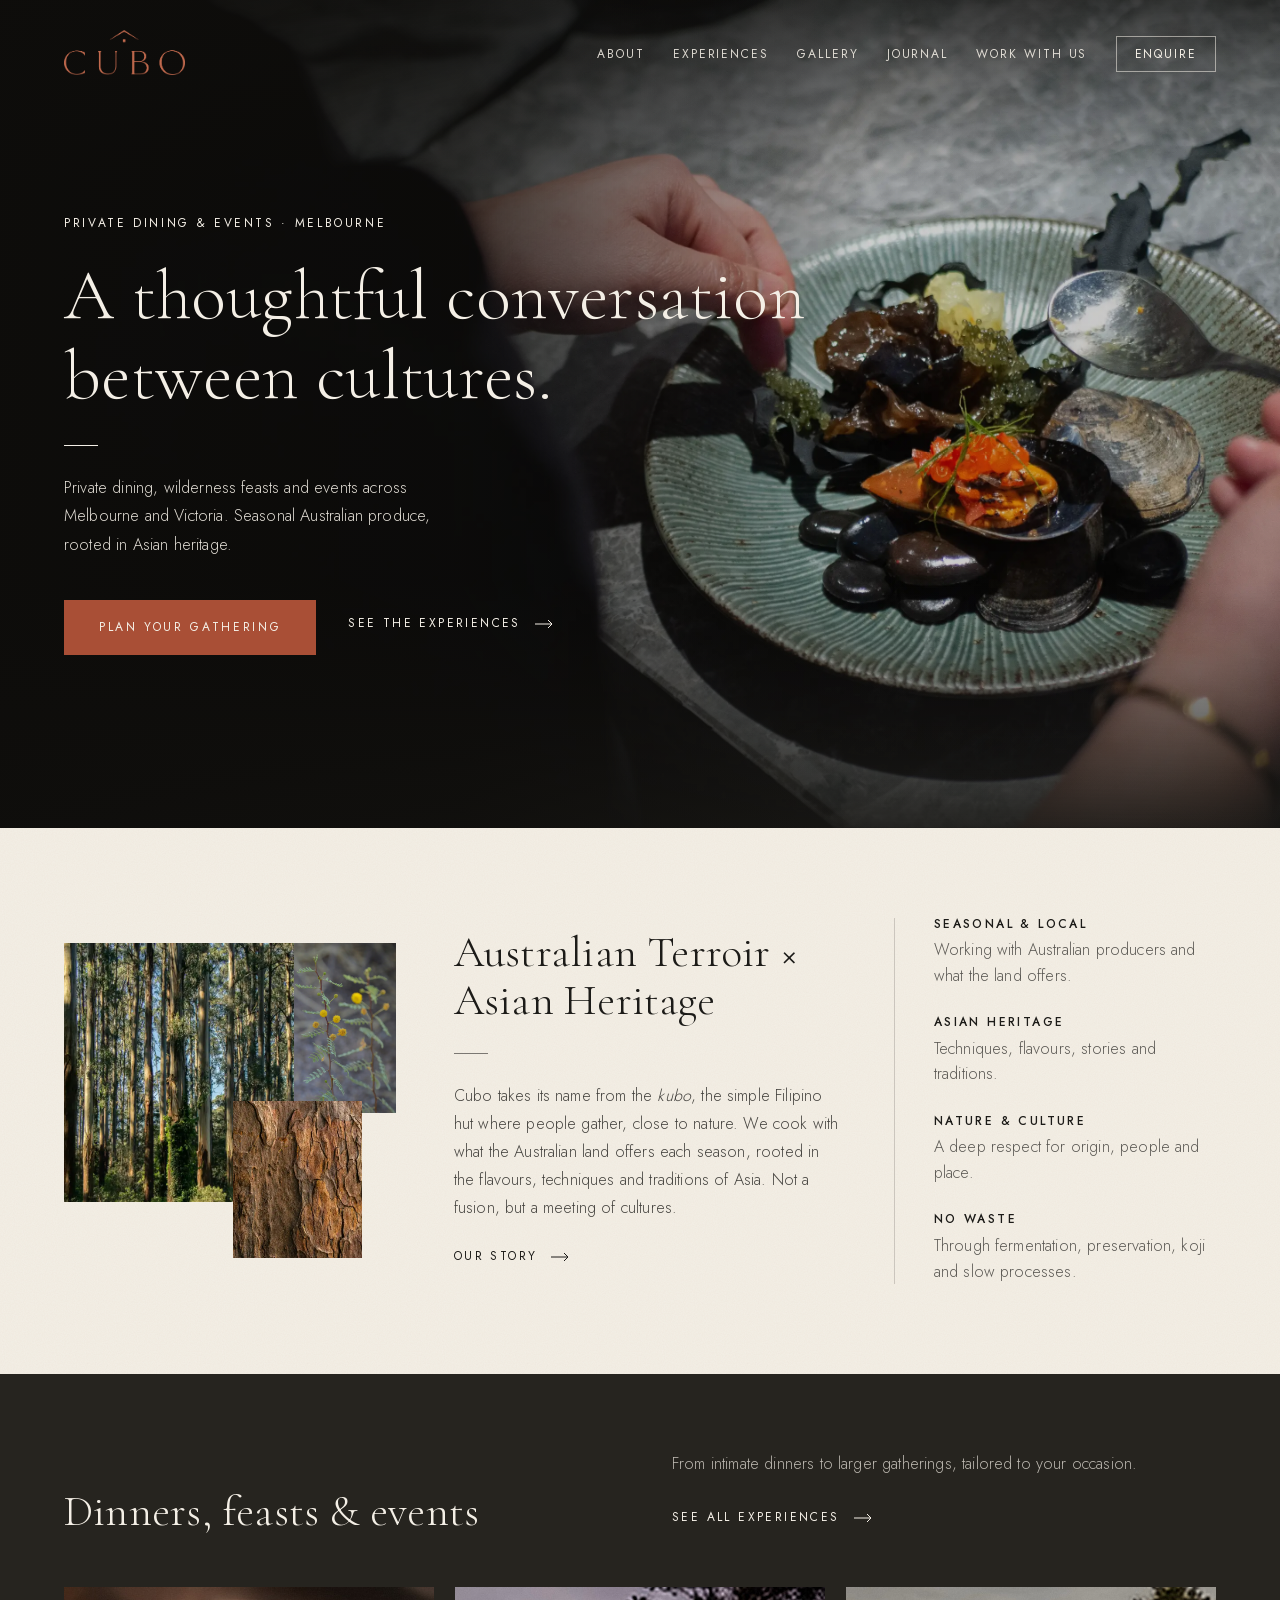
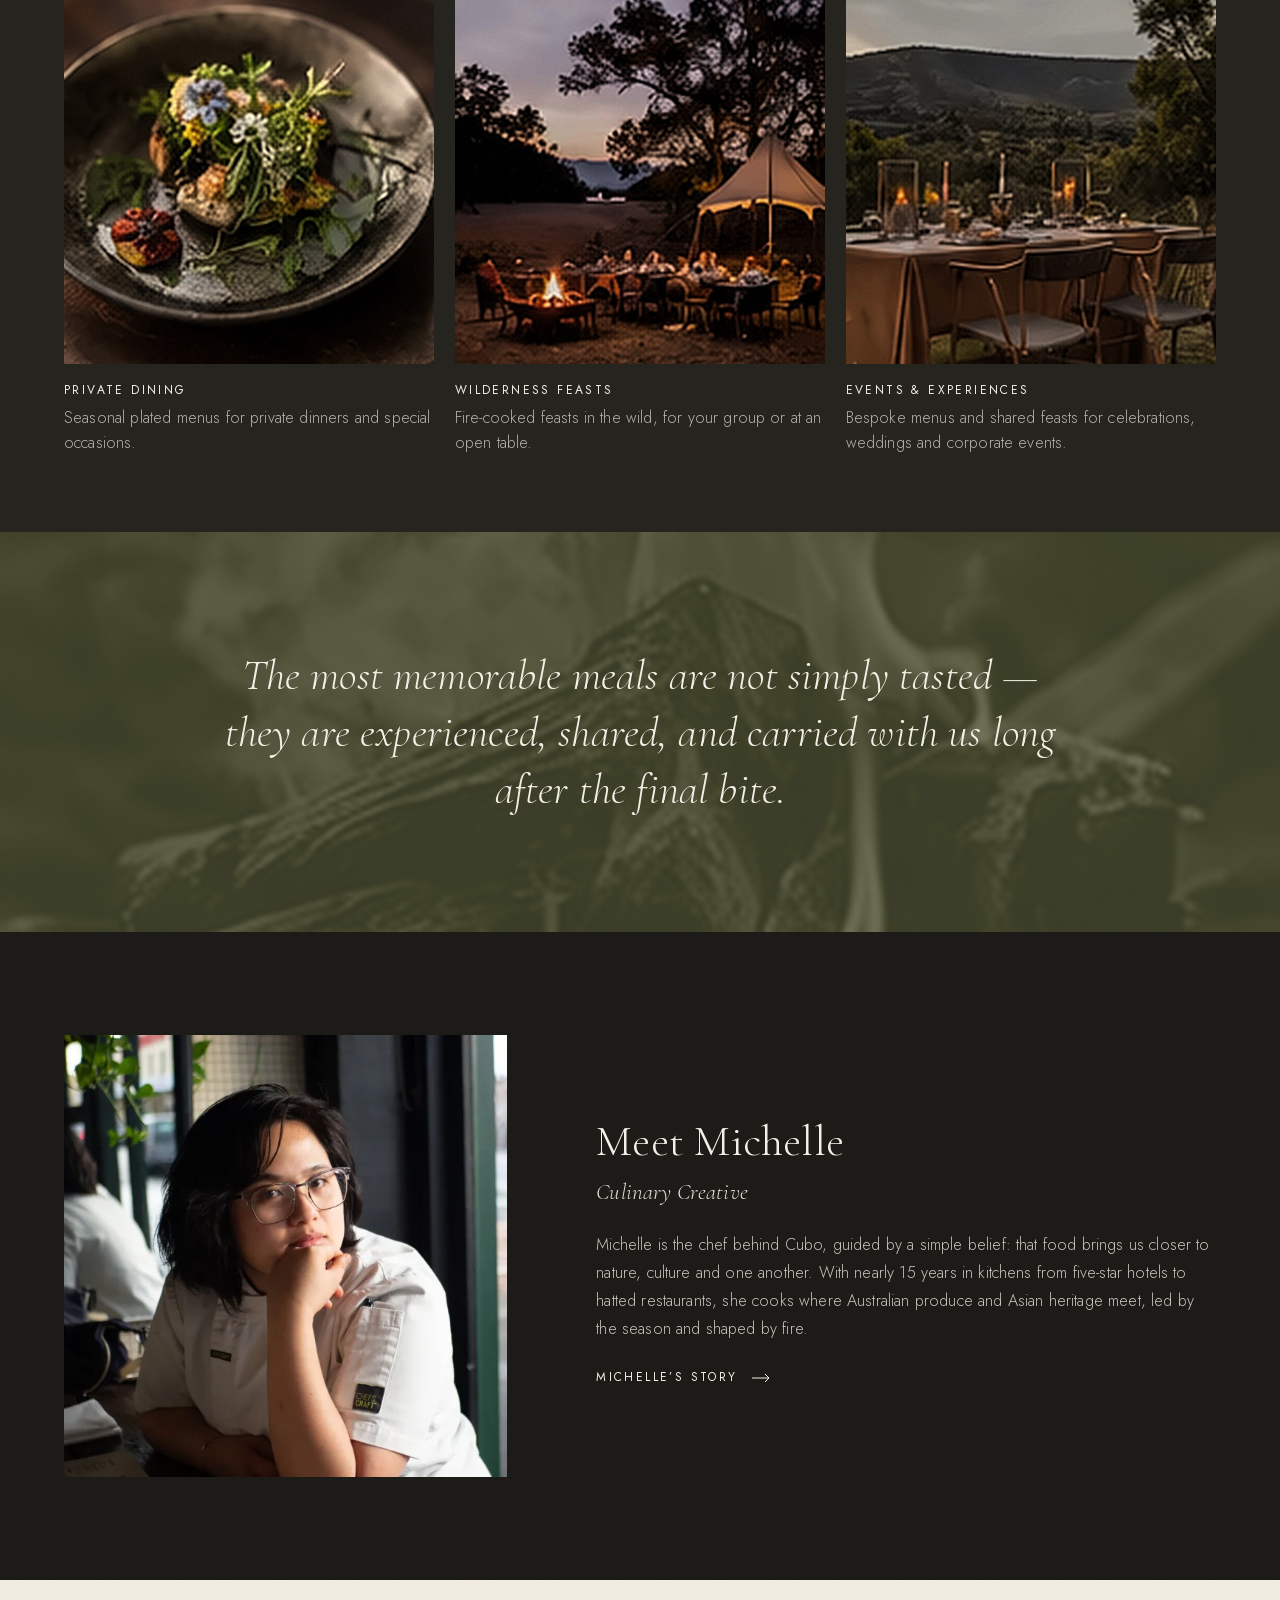
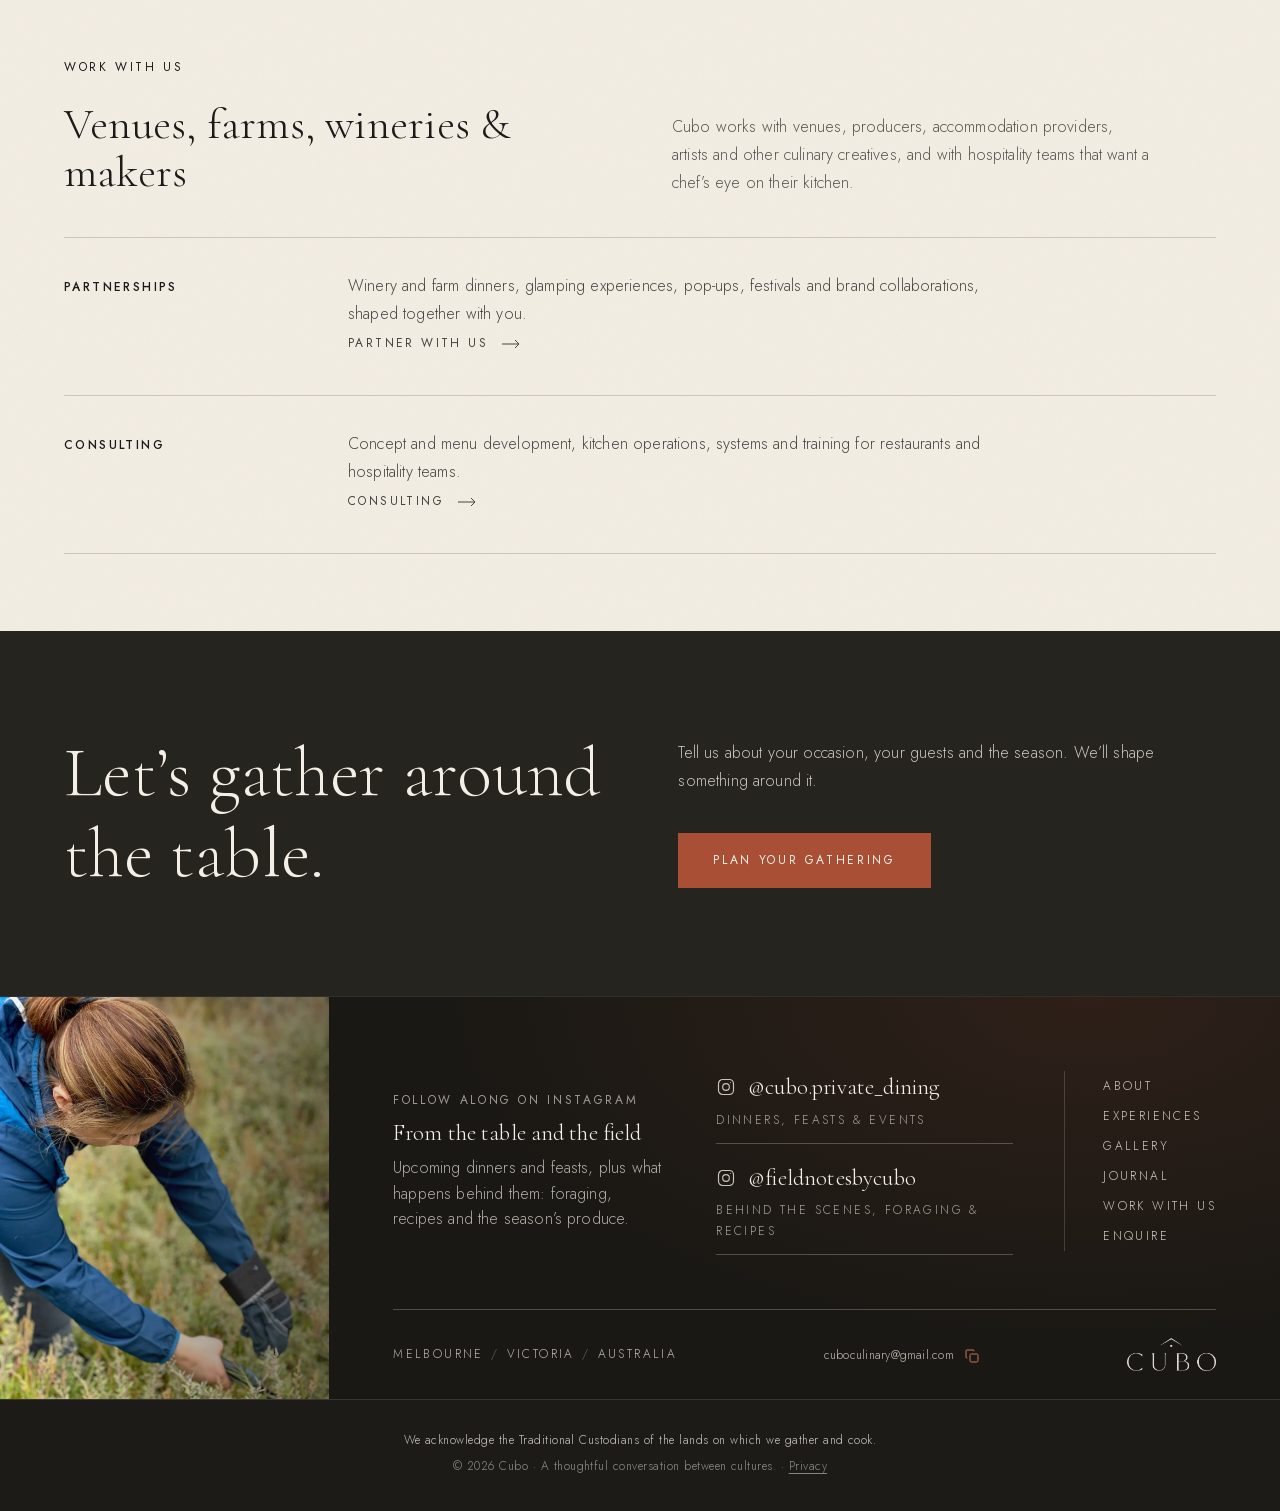
==== index.html @ a16ba4d5 "Publish the Journal with Michelle's first post Co-Authored-By: Claude Opus 5.5 <noreply@anthropic.co" ====
<!doctype html>
<html lang="en-AU" class="no-js">
<head>
<meta charset="utf-8">
<meta name="viewport" content="width=device-width, initial-scale=1">
<title>Cubo — A thoughtful conversation between cultures</title>
<meta name="description" content="Private dining, wilderness feasts and events across Melbourne and Victoria. Seasonal Australian produce, rooted in Asian heritage.">
<link rel="canonical" href="https://cuboculinary.com.au/">
<meta property="og:type" content="website">
<meta property="og:site_name" content="Cubo">
<meta property="og:locale" content="en_AU">
<meta property="og:url" content="https://cuboculinary.com.au/">
<meta property="og:title" content="Cubo — A thoughtful conversation between cultures">
<meta property="og:description" content="Private dining, wilderness feasts and events across Melbourne and Victoria. Seasonal Australian produce, rooted in Asian heritage.">
<meta property="og:image" content="https://cuboculinary.com.au/images/share-1200x630.jpg">
<meta property="og:image:width" content="1200">
<meta property="og:image:height" content="630">
<meta property="og:image:alt" content="Hands finishing a plated seafood dish on a green ceramic plate">
<meta name="twitter:card" content="summary_large_image">
<meta name="theme-color" content="#1C1B18">
<link rel="icon" href="images/favicon.svg" type="image/svg+xml">
<link rel="preload" href="fonts/cormorant-garamond-latin.woff2" as="font" type="font/woff2" crossorigin>
<link rel="preload" href="fonts/jost-latin.woff2" as="font" type="font/woff2" crossorigin>
<link rel="stylesheet" href="css/style.css?v=10">
<link rel="preload" as="image" href="images/hero-plating.webp" fetchpriority="high">
<script type="application/ld+json">
{
  "@context": "https://schema.org",
  "@type": "LocalBusiness",
  "name": "Cubo",
  "url": "https://cuboculinary.com.au/",
  "description": "Private dining, wilderness feasts and events across Melbourne and Victoria. Seasonal Australian produce, rooted in Asian heritage.",
  "email": "cuboculinary@gmail.com",
  "image": "https://cuboculinary.com.au/images/share-1200x630.jpg",
  "logo": "https://cuboculinary.com.au/images/logo-sienna.png",
  "address": { "@type": "PostalAddress", "addressLocality": "Melbourne", "addressRegion": "VIC", "addressCountry": "AU" },
  "areaServed": [
    { "@type": "City", "name": "Melbourne" },
    { "@type": "State", "name": "Victoria" }
  ],
  "founder": { "@type": "Person", "name": "Michelle Agustin", "jobTitle": "Chef and founder" },
  "sameAs": [
    "https://www.instagram.com/cubo.private_dining/",
    "https://www.instagram.com/fieldnotesbycubo/"
  ]
}
</script>
<script defer src="https://cloud.umami.is/script.js" data-website-id="8970d449-7867-4e9a-8093-36ad67cedc68" data-domains="cuboculinary.com.au,cubo-culinary.github.io"></script>
</head>
<body>
<a class="skip" href="#main">Skip to content</a>
<header class="site-header">
  <a class="logo" href="./" aria-label="Cubo — home">CUBO</a>
  <nav class="nav" aria-label="Main"><ul><li><a href="about">About</a></li><li><a href="experiences">Experiences</a></li><li><a href="gallery">Gallery</a></li><li><a href="journal">Journal</a></li><li><a href="collaborate">Work with us</a></li><li><a class="nav-cta" href="enquire">Enquire</a></li></ul></nav>
  <button class="menu-toggle" aria-label="Menu" aria-expanded="false"><span></span><span></span></button>
</header>
<main id="main" tabindex="-1">

<section class="hero">
  <div class="hero-img" style="background-image:url('images/hero-plating.webp')" role="img" aria-label="Hands finishing a plated seafood dish on a green ceramic plate"></div>
  <div class="wrap"><div class="hero-copy">
    <span class="eyebrow rv">Private Dining &amp; Events · Melbourne</span>
    <h1>A thoughtful conversation between cultures.</h1>
    <hr class="rule rv d1">
    <p class="sub rv d2">Private dining, wilderness feasts and events across Melbourne and Victoria. Seasonal Australian produce, rooted in Asian heritage.</p>
    <div class="hero-actions rv d3"><a class="btn" href="enquire">Plan your gathering</a><a class="link-arrow" href="experiences">See the experiences <svg viewBox="0 0 18 10" fill="none" stroke="currentColor" stroke-width="1"><path d="M0 5h17M13 1l4 4-4 4"/></svg></a></div>
  </div></div>
</section>

<section class="philosophy light paper">
  <div class="wrap phil-grid">
    <div class="collage rv" aria-hidden="true">
      <img class="a" src="images/bush-1000.webp" alt="" loading="lazy">
      <img class="b" src="images/wattle-800.webp" alt="" loading="lazy">
      <img class="c" src="images/bark-800.webp" alt="" loading="lazy">
    </div>
    <div class="phil-text rv d1">
      <h2>Australian Terroir × Asian Heritage</h2>
      <hr class="rule">
      <p>Cubo takes its name from the <em>kubo</em>, the simple Filipino hut where people gather, close to nature. We cook with what the Australian land offers each season, rooted in the flavours, techniques and traditions of Asia. Not a fusion, but a meeting of cultures.</p>
      <a class="link-arrow" href="about">Our story <svg viewBox="0 0 18 10" fill="none" stroke="currentColor" stroke-width="1"><path d="M0 5h17M13 1l4 4-4 4"/></svg></a>
    </div>
    <div class="pillars">
      <div class="pillar rv"><div><h3>Seasonal &amp; Local</h3><p>Working with Australian producers and what the land offers.</p></div></div>
      <div class="pillar rv"><div><h3>Asian Heritage</h3><p>Techniques, flavours, stories and traditions.</p></div></div>
      <div class="pillar rv"><div><h3>Nature &amp; Culture</h3><p>A deep respect for origin, people and place.</p></div></div>
      <div class="pillar rv"><div><h3>No Waste</h3><p>Through fermentation, preservation, koji and slow processes.</p></div></div>
    </div>
  </div>
</section>

<section class="sec sec-m dark-soft">
  <div class="wrap exp-grid">
    <div class="exp-head rv">
      <div><h2 class="h-lg">Dinners, feasts &amp; events</h2></div>
      <div><p class="muted measure">From intimate dinners to larger gatherings, tailored to your occasion.</p><p class="mt-s"><a class="link-arrow" href="experiences">See all experiences <svg viewBox="0 0 18 10" fill="none" stroke="currentColor" stroke-width="1"><path d="M0 5h17M13 1l4 4-4 4"/></svg></a></p></div>
    </div>
    <div class="exp-cards">
      <a class="card rv" href="experiences#private-dining"><div class="ph"><img src="images/plate.jpg" alt="Foraged herbs and flowers on a dark plate" loading="lazy"></div><h3>Private Dining</h3><p>Seasonal plated menus for private dinners and special occasions.</p></a>
      <a class="card rv d1" href="experiences#wilderness"><div class="ph"><img src="images/camp.jpg" alt="Guests around a fire pit beside a canvas tent" loading="lazy"></div><h3>Wilderness Feasts</h3><p>Fire-cooked feasts in the wild, for your group or at an open table.</p></a>
      <a class="card rv d2" href="experiences#events"><div class="ph"><img src="images/table.jpg" alt="Candlelit long table at dusk" loading="lazy"></div><h3>Events &amp; Experiences</h3><p>Bespoke menus and shared feasts for celebrations, weddings and corporate events.</p></a>
    </div>
  </div>
</section>

<section class="quote-band" style="--bg:url('../images/fire.jpg')">
  <div class="wrap rv"><blockquote>The most memorable meals are not simply tasted — they are experienced, shared, and carried with us long after the final bite.</blockquote></div>
</section>

<section class="sec">
  <div class="wrap">
    <div class="row plain">
      <div class="row-img rv sq"><img src="images/michelle-portrait-1200.webp" srcset="images/michelle-portrait-600.webp 600w, images/michelle-portrait-1200.webp 1200w" sizes="(max-width: 860px) 100vw, 480px" width="1200" height="1200" alt="Michelle Agustin, the chef behind Cubo, in chef’s whites at a café table" loading="lazy"></div>
      <div class="rv d1">
        <h2>Meet Michelle</h2>
        <p class="tagline">Culinary Creative</p>
        <p>Michelle is the chef behind Cubo, guided by a simple belief: that food brings us closer to nature, culture and one another. With nearly 15 years in kitchens from five-star hotels to hatted restaurants, she cooks where Australian produce and Asian heritage meet, led by the season and shaped by fire.</p>
        <a class="link-arrow" href="about#michelle">Michelle’s story <svg viewBox="0 0 18 10" fill="none" stroke="currentColor" stroke-width="1"><path d="M0 5h17M13 1l4 4-4 4"/></svg></a>
      </div>
    </div>
  </div>
</section>

<section class="sec sec-m light paper">
  <div class="wrap">
    <div class="exp-head rv">
      <div><span class="eyebrow accent">Work with us</span><h2 class="h-lg">Venues, farms, wineries &amp; makers</h2></div>
      <div><p class="muted measure">Cubo works with venues, producers, accommodation providers, artists and other culinary creatives, and with hospitality teams that want a chef’s eye on their kitchen.</p></div>
    </div>
    <div class="pillar-list mt-m">
      <div class="pl rv"><h3>Partnerships</h3><div><p>Winery and farm dinners, glamping experiences, pop-ups, festivals and brand collaborations, shaped together with you.</p><p class="mt-s"><a class="link-arrow" href="collaborate">Partner with us <svg viewBox="0 0 18 10" fill="none" stroke="currentColor" stroke-width="1"><path d="M0 5h17M13 1l4 4-4 4"/></svg></a></p></div></div>
      <div class="pl rv d1"><h3>Consulting</h3><div><p>Concept and menu development, kitchen operations, systems and training for restaurants and hospitality teams.</p><p class="mt-s"><a class="link-arrow" href="collaborate#consulting">Consulting <svg viewBox="0 0 18 10" fill="none" stroke="currentColor" stroke-width="1"><path d="M0 5h17M13 1l4 4-4 4"/></svg></a></p></div></div>
    </div>
  </div>
</section>
<section class="cta dark-soft"><div class="wrap rv"><h2 class="h-lg">Let’s gather around the table.</h2><p>Tell us about your occasion, your guests and the season. We’ll shape something around it.</p><a class="btn" href="enquire">Plan your gathering</a></div></section></main>
<footer class="site-footer">
  <div class="foot-grid">
    <div class="foot-img" style="--bg:url('../images/forage-1200.webp')" role="img" aria-label="Foraging wild greens by hand in low coastal scrub"></div>
    <div class="foot-main">
      <div class="foot-top">
        <div><span class="eyebrow foot-kicker">Follow along on Instagram</span><h2>From the table and the field</h2><p>Upcoming dinners and feasts, plus what happens behind them: foraging, recipes and the season’s produce.</p></div>
        <ul class="ig-links"><li><a href="https://www.instagram.com/cubo.private_dining/" target="_blank" rel="noopener"><span><svg class="ig-icon" role="img" aria-label="Instagram" width="20" height="20" viewBox="0 0 24 24" fill="none" stroke="currentColor" stroke-width="1.4"><rect x="3" y="3" width="18" height="18" rx="5"/><circle cx="12" cy="12" r="4"/><circle cx="17.5" cy="6.5" r=".6" fill="currentColor" stroke="none"/></svg>@cubo.private_dining</span><small>Dinners, feasts &amp; events</small></a></li><li><a href="https://www.instagram.com/fieldnotesbycubo/" target="_blank" rel="noopener"><span><svg class="ig-icon" role="img" aria-label="Instagram" width="20" height="20" viewBox="0 0 24 24" fill="none" stroke="currentColor" stroke-width="1.4"><rect x="3" y="3" width="18" height="18" rx="5"/><circle cx="12" cy="12" r="4"/><circle cx="17.5" cy="6.5" r=".6" fill="currentColor" stroke="none"/></svg>@fieldnotesbycubo</span><small>Behind the scenes, foraging &amp; recipes</small></a></li></ul>
        <div class="foot-links"><ul><li><a href="about">About</a></li><li><a href="experiences">Experiences</a></li><li><a href="gallery">Gallery</a></li><li><a href="journal">Journal</a></li><li><a href="collaborate">Work with us</a></li><li><a href="enquire">Enquire</a></li></ul></div>
      </div>
      <div class="foot-bottom">
        <div class="loc">Melbourne<i>/</i>Victoria<i>/</i>Australia</div>
        <span><a class="foot-email" href="mailto:cuboculinary@gmail.com">cuboculinary@gmail.com</a><button class="copy-btn" type="button" data-copy="cuboculinary@gmail.com" aria-label="Copy email address" title="Copy email address"><svg width="16" height="16" viewBox="0 0 24 24" fill="none" stroke="currentColor" stroke-width="1.5" aria-hidden="true"><rect x="9" y="9" width="12" height="12" rx="2"/><path d="M5 15H4a1 1 0 0 1-1-1V4a1 1 0 0 1 1-1h10a1 1 0 0 1 1 1v1"/></svg></button></span>
        <div class="logo" aria-hidden="true">CUBO</div>
      </div>
    </div>
  </div>
  <div class="wrap copy"><p class="ack">We acknowledge the Traditional Custodians of the lands on which we gather and cook.</p>© 2026 Cubo · A thoughtful conversation between cultures. · <a href="privacy">Privacy</a></div>
</footer>
<script src="js/main.js?v=4"></script>
</body>
</html>
---- css/style.css ----
/* ==========================================================
   CUBO — Fluid dining. Shaped by fire, season and place.
   Palette from the brand guide:
   Ivory #F4EFE6 · Charcoal #1C1B18 · Burnt Sienna #A94F36
   Powder Blue #8FA5A8 · Olive #6B6F4A
   ========================================================== */

/* Fonts, self-hosted (SIL Open Font License, see fonts/*-OFL.txt). Variable files: one per style and character set. */
@font-face { font-family: 'Cormorant Garamond'; font-style: italic; font-weight: 300 400; font-display: swap; src: url(../fonts/cormorant-garamond-italic-latin-ext.woff2) format('woff2'); unicode-range: U+0100-02BA, U+02BD-02C5, U+02C7-02CC, U+02CE-02D7, U+02DD-02FF, U+0304, U+0308, U+0329, U+1D00-1DBF, U+1E00-1E9F, U+1EF2-1EFF, U+2020, U+20A0-20AB, U+20AD-20C4, U+2113, U+2C60-2C7F, U+A720-A7FF; }
@font-face { font-family: 'Cormorant Garamond'; font-style: italic; font-weight: 300 400; font-display: swap; src: url(../fonts/cormorant-garamond-italic-latin.woff2) format('woff2'); unicode-range: U+0000-00FF, U+0131, U+0152-0153, U+02BB-02BC, U+02C6, U+02DA, U+02DC, U+0304, U+0308, U+0329, U+2000-206F, U+20AC, U+2122, U+2191, U+2193, U+2212, U+2215, U+FEFF, U+FFFD; }
@font-face { font-family: 'Cormorant Garamond'; font-style: normal; font-weight: 300 400; font-display: swap; src: url(../fonts/cormorant-garamond-latin-ext.woff2) format('woff2'); unicode-range: U+0100-02BA, U+02BD-02C5, U+02C7-02CC, U+02CE-02D7, U+02DD-02FF, U+0304, U+0308, U+0329, U+1D00-1DBF, U+1E00-1E9F, U+1EF2-1EFF, U+2020, U+20A0-20AB, U+20AD-20C4, U+2113, U+2C60-2C7F, U+A720-A7FF; }
@font-face { font-family: 'Cormorant Garamond'; font-style: normal; font-weight: 300 400; font-display: swap; src: url(../fonts/cormorant-garamond-latin.woff2) format('woff2'); unicode-range: U+0000-00FF, U+0131, U+0152-0153, U+02BB-02BC, U+02C6, U+02DA, U+02DC, U+0304, U+0308, U+0329, U+2000-206F, U+20AC, U+2122, U+2191, U+2193, U+2212, U+2215, U+FEFF, U+FFFD; }
@font-face { font-family: 'Jost'; font-style: normal; font-weight: 300 500; font-display: swap; src: url(../fonts/jost-latin-ext.woff2) format('woff2'); unicode-range: U+0100-02BA, U+02BD-02C5, U+02C7-02CC, U+02CE-02D7, U+02DD-02FF, U+0304, U+0308, U+0329, U+1D00-1DBF, U+1E00-1E9F, U+1EF2-1EFF, U+2020, U+20A0-20AB, U+20AD-20C4, U+2113, U+2C60-2C7F, U+A720-A7FF; }
@font-face { font-family: 'Jost'; font-style: normal; font-weight: 300 500; font-display: swap; src: url(../fonts/jost-latin.woff2) format('woff2'); unicode-range: U+0000-00FF, U+0131, U+0152-0153, U+02BB-02BC, U+02C6, U+02DA, U+02DC, U+0304, U+0308, U+0329, U+2000-206F, U+20AC, U+2122, U+2191, U+2193, U+2212, U+2215, U+FEFF, U+FFFD; }


:root {
  --ivory: #F4EFE6;
  --charcoal: #1C1B18;
  --charcoal-soft: #26241F;
  --sienna: #A94F36;
  --sienna-light: #CA7759;
  --blue: #8FA5A8;
  --olive: #6B6F4A;
  --olive-deep: #4A4D33;

  --serif: "Cormorant Garamond", "Cormorant", Georgia, serif;
  --sans: "Jost", "Helvetica Neue", Arial, sans-serif;

  /* Type scale: five sizes. --fs-sm is also the minimum text size. */
  --fs-xl: clamp(40px, 5.6vw, 76px);   /* page and hero titles */
  --fs-lg: clamp(30px, 3.4vw, 46px);   /* section headings, quote */
  --fs-md: clamp(20px, 1.8vw, 25px);   /* lede, taglines, sub-headings */
  --fs-body: 16px;                     /* running text, inputs */
  --fs-sm: 12px;                       /* labels, nav, buttons, captions */

  --gutter: clamp(20px, 5vw, 72px);
  --max: 1240px;
  --ease: cubic-bezier(.22,.61,.36,1);
}

*, *::before, *::after { box-sizing: border-box; }
html { scroll-behavior: smooth; -webkit-text-size-adjust: 100%; }
body {
  margin: 0;
  background: var(--charcoal);
  color: var(--ivory);
  font-family: var(--sans);
  font-weight: 300;
  font-size: var(--fs-body);
  line-height: 1.75;
  letter-spacing: .01em;
  -webkit-font-smoothing: antialiased;
  text-rendering: optimizeLegibility;
}
img { max-width: 100%; display: block; }
a { color: inherit; text-decoration: none; }
p a:not([class]) { text-decoration: underline; text-underline-offset: 3px; }
ul { list-style: none; margin: 0; padding: 0; }
h1, h2, h3, h4 { font-family: var(--serif); font-weight: 300; line-height: 1.12; margin: 0; letter-spacing: .005em; }
p { margin: 0 0 1.2em; }
::selection { background: var(--sienna); color: var(--ivory); }
:focus-visible { outline: 2px solid var(--sienna-light); outline-offset: 4px; }
.light :focus-visible { outline-color: var(--sienna); }
main:focus { outline: none; }

.wrap { width: 100%; max-width: calc(var(--max) + var(--gutter) * 2); margin: 0 auto; padding: 0 var(--gutter); }
.skip { position: absolute; left: -999px; top: 0; background: var(--ivory); color: var(--charcoal); padding: 10px 16px; z-index: 200; }
.skip:focus { left: 12px; top: 12px; }

/* ---------- Typographic atoms ---------- */
.eyebrow {
  font-family: var(--sans);
  font-size: var(--fs-sm);
  font-weight: 400;
  letter-spacing: .22em;
  text-transform: uppercase;
  margin: 0 0 22px;
  display: block;
}
.eyebrow.accent { color: var(--sienna-light); }
.h-xl { font-size: var(--fs-xl); }
.h-lg { font-size: var(--fs-lg); }
.rule { width: 34px; height: 1px; background: currentColor; opacity: .55; margin: 28px 0; border: 0; }
.rule.sienna { background: var(--sienna); opacity: 1; }
.lede { font-family: var(--serif); font-size: var(--fs-md); line-height: 1.5; font-style: italic; opacity: .92; }
.muted { opacity: .72; }
.note { font-size: var(--fs-sm); opacity: .6; letter-spacing: .02em; }

.link-arrow {
  display: inline-flex; align-items: center; gap: 14px;
  font-size: var(--fs-sm); letter-spacing: .2em; text-transform: uppercase; font-weight: 400;
  padding-bottom: 6px; border-bottom: 1px solid transparent;
  transition: gap .4s var(--ease), border-color .4s var(--ease);
}
.link-arrow svg { width: 18px; height: 10px; transition: transform .4s var(--ease); }
.link-arrow:hover { gap: 20px; border-color: currentColor; }
.link-arrow + .link-arrow { margin-left: 28px; }
.link-row { display: flex; flex-wrap: wrap; gap: 12px 28px; }
.link-row .link-arrow + .link-arrow { margin-left: 0; }

.btn {
  display: inline-block; padding: 16px 34px; font-size: var(--fs-sm); letter-spacing: .22em; text-transform: uppercase;
  font-weight: 400; background: var(--sienna); color: var(--ivory); border: 1px solid var(--sienna);
  transition: background .4s var(--ease), color .4s var(--ease), border-color .4s var(--ease);
  cursor: pointer; font-family: var(--sans);
}
.btn:hover { background: transparent; color: var(--ivory); border-color: var(--ivory); }
.light .btn:hover { color: var(--charcoal); border-color: var(--charcoal); }

/* ---------- Header ---------- */
.site-header {
  position: fixed; inset: 0 0 auto 0; z-index: 100;
  padding: 30px var(--gutter);
  /* line the logo and nav up with .wrap content edges on wide screens */
  padding-inline: max(var(--gutter), calc((100% - var(--max)) / 2));
  display: grid; grid-template-columns: 1fr auto; align-items: center; gap: 24px;
  transition: background .5s var(--ease), padding .5s var(--ease), backdrop-filter .5s var(--ease);
}
.site-header.scrolled { background: rgba(28,27,24,.92); backdrop-filter: blur(10px); -webkit-backdrop-filter: blur(10px); padding-top: 18px; padding-bottom: 18px; }
.logo { display: block; width: clamp(104px, 9.5vw, 138px); aspect-ratio: 1241 / 460; background: url(../images/logo-sienna.png) center / contain no-repeat; font-size: 0; justify-self: start; overflow: hidden; text-indent: -9999px; }
.nav ul { display: flex; gap: clamp(18px, 2.2vw, 38px); white-space: nowrap; }
.nav a {
  font-size: var(--fs-sm); letter-spacing: .16em; text-transform: uppercase; font-weight: 400;
  padding: 8px 0; position: relative; opacity: .88; transition: opacity .3s;
}
.nav a:hover, .nav a[aria-current="page"] { opacity: 1; }
.nav a::after { content: ""; position: absolute; left: 0; right: 0; bottom: 0; height: 1px; background: var(--ivory); transform: scaleX(0); transform-origin: left; transition: transform .45s var(--ease); }
.nav a:hover::after, .nav a[aria-current="page"]::after { transform: scaleX(1); }
.nav a.nav-cta { padding: 8px 18px; border: 1px solid rgba(244,239,230,.55); opacity: 1; transition: background .3s, border-color .3s; }
.nav a.nav-cta::after { display: none; }
.nav a.nav-cta:hover, .nav a.nav-cta[aria-current="page"] { background: var(--sienna); border-color: var(--sienna); }
.menu-toggle { display: none; justify-self: end; background: none; border: 0; color: var(--ivory); cursor: pointer; padding: 8px; }
.menu-toggle span { display: block; width: 26px; height: 1px; background: currentColor; margin: 7px 0; transition: transform .4s var(--ease), opacity .3s; }
.menu-open .menu-toggle span:nth-child(1) { transform: translateY(4px) rotate(45deg); }
.menu-open .menu-toggle span:nth-child(2) { transform: translateY(-4px) rotate(-45deg); }

@media (max-width: 980px) {
  .menu-toggle { display: block; }
  .nav {
    position: fixed; inset: 0; background: var(--charcoal); display: flex; align-items: center; justify-content: center;
    opacity: 0; visibility: hidden; pointer-events: none; transition: opacity .5s var(--ease), visibility 0s .5s; z-index: -1;
  }
  /* visibility keeps the closed menu's links out of the keyboard order */
  .menu-open .nav { opacity: 1; visibility: visible; pointer-events: auto; transition: opacity .5s var(--ease); }
  .nav ul { flex-direction: column; align-items: center; gap: 8px; }
  .nav a { font-family: var(--serif); font-size: var(--fs-lg); letter-spacing: .04em; text-transform: none; font-weight: 300; }
  /* In the menu overlay, Enquire matches the site's .btn instead of a boxed serif link */
  .nav a.nav-cta { display: inline-block; margin-top: 28px; padding: 16px 34px; font-family: var(--sans); font-size: var(--fs-sm); letter-spacing: .22em; text-transform: uppercase; font-weight: 400; background: var(--sienna); border-color: var(--sienna); }
  .menu-open { overflow: hidden; }
  /* backdrop-filter would make the header the containing block and clip the fixed full-screen menu */
  .site-header.scrolled { backdrop-filter: none; -webkit-backdrop-filter: none; }
}

/* ---------- Hero ---------- */
.hero { position: relative; min-height: min(92vh, 860px); display: flex; align-items: center; background: #0f0e0c; overflow: hidden; }
.hero-img {
  position: absolute; inset: 0; background-size: cover; background-position: 75% 30%;
  transform: scale(1.06); animation: heroIn 2.4s var(--ease) forwards;
}
.hero::after {
  content: ""; position: absolute; inset: 0;
  background:
    linear-gradient(90deg, rgba(14,13,11,.94) 0%, rgba(14,13,11,.8) 36%, rgba(14,13,11,.2) 68%, rgba(14,13,11,.25) 100%),
    linear-gradient(180deg, rgba(14,13,11,.7) 0%, rgba(14,13,11,0) 22%, rgba(14,13,11,0) 70%, rgba(28,27,24,.9) 100%);
}
.hero .wrap { position: relative; z-index: 2; padding-top: 120px; padding-bottom: 80px; }
.hero-copy { max-width: 820px; }
.hero h1 { font-size: var(--fs-xl); margin-bottom: 0; }
.hero p.sub { line-height: 1.8; max-width: 400px; opacity: .92; margin-bottom: 40px; }
.hero-actions { display: flex; flex-wrap: wrap; align-items: center; gap: 18px 32px; }
@keyframes heroIn { to { transform: scale(1); } }
@media (max-width: 700px) {
  .hero::after { background: linear-gradient(180deg, rgba(14,13,11,.8) 0%, rgba(14,13,11,.7) 55%, rgba(28,27,24,.95) 100%); }
}

.page-hero { position: relative; padding: 210px 0 110px; background: var(--charcoal); overflow: hidden; }
.page-hero.with-img::before { content: ""; position: absolute; inset: 0; background: var(--bg) center/cover; opacity: .38; }
.page-hero.with-img::after { content: ""; position: absolute; inset: 0; background: linear-gradient(180deg, rgba(28,27,24,.55), var(--charcoal)); }
.page-hero.vivid { padding: 170px 0 56px; }
.page-hero.vivid::before { opacity: .6; }
.page-hero .wrap { position: relative; z-index: 2; }
.page-hero h1 { max-width: 900px; text-wrap: balance; }
.page-hero p.lede { max-width: 620px; margin-top: 26px; }
.jump { display: flex; flex-wrap: wrap; gap: 0 28px; margin-top: 32px; }
.jump a { padding-block: 8px; font-size: var(--fs-sm); letter-spacing: .2em; text-transform: uppercase; opacity: .75; transition: opacity .3s; }
.jump a:hover { opacity: 1; }

/* ---------- Sections ---------- */
section { position: relative; }
.sec { padding: clamp(72px, 8vw, 112px) 0; }
.sec.sec-m { padding: clamp(56px, 6vw, 88px) 0; }
.light { background: var(--ivory); color: var(--charcoal); }
.paper {
  background-color: var(--ivory);
  background-image: url("data:image/svg+xml;utf8,<svg xmlns='http://www.w3.org/2000/svg' width='220' height='220'><filter id='n'><feTurbulence type='fractalNoise' baseFrequency='.9' numOctaves='2' stitchTiles='stitch'/><feColorMatrix values='0 0 0 0 .45  0 0 0 0 .38  0 0 0 0 .28  0 0 0 .09 0'/></filter><rect width='100%' height='100%' filter='url(%23n)'/></svg>");
}
.dark-soft { background: var(--charcoal-soft); }
.light .eyebrow { color: var(--charcoal); }

/* Philosophy (home) */
.philosophy { padding: clamp(60px, 7vw, 96px) 0; }
.phil-grid { display: grid; grid-template-columns: 1fr 1.15fr .95fr; gap: clamp(30px, 4vw, 70px); align-items: center; }
.collage { position: relative; aspect-ratio: 1 / .93; }
.collage .a { position: absolute; left: 0; top: 0; width: 70%; height: 82%; object-fit: cover; }
.collage .b { position: absolute; right: 2%; top: 0; width: 30%; height: 54%; object-fit: cover; z-index: 2; }
.collage .c { position: absolute; right: 12%; bottom: 0; width: 38%; height: 50%; object-fit: cover; z-index: 3; }
.phil-text h2 { font-size: var(--fs-lg); }
.phil-text p { opacity: .8; }
.pillars { border-left: 1px solid rgba(28,27,24,.18); padding-left: clamp(24px, 3vw, 46px); display: grid; gap: 28px; }
.pillar { display: block; }
.pillar h3 { font-family: var(--sans); font-size: var(--fs-sm); letter-spacing: .2em; text-transform: uppercase; font-weight: 500; margin-bottom: 6px; }
.pillar p { margin: 0; line-height: 1.6; opacity: .7; }
@media (max-width: 980px) {
  .phil-grid { grid-template-columns: 1fr; }
  .pillars { border-left: 0; padding-left: 0; border-top: 1px solid rgba(28,27,24,.18); padding-top: 32px; grid-template-columns: 1fr 1fr; }
}
@media (max-width: 560px) { .pillars { grid-template-columns: 1fr; } }

/* Experiences strip (home) */
.exp-grid { display: grid; gap: clamp(36px, 4vw, 56px); }
.exp-head { display: grid; grid-template-columns: 1fr 1fr; gap: 24px clamp(30px, 5vw, 80px); align-items: end; }
.exp-head :where(p) { margin: 0; }
@media (max-width: 860px) { .exp-head { grid-template-columns: 1fr; } }
.exp-cards { display: grid; grid-template-columns: repeat(3, 1fr); gap: clamp(14px, 1.6vw, 26px); }
.card { display: block; }
.card .ph { overflow: hidden; aspect-ratio: 1 / 1.02; background: #111; }
.card img { width: 100%; height: 100%; object-fit: cover; transition: transform 1.2s var(--ease), filter .6s; filter: saturate(.95); }
.card:hover img { transform: scale(1.05); filter: saturate(1.1); }
.card h3 { font-family: var(--sans); font-size: var(--fs-sm); letter-spacing: .2em; text-transform: uppercase; font-weight: 400; margin: 20px 0 8px; }
.card p { line-height: 1.55; opacity: .7; margin: 0; }
@media (max-width: 760px) { .exp-cards { grid-template-columns: 1fr; } }
@media (max-width: 520px) { .exp-cards { gap: 22px 12px; } }

/* Intro / quote */
.intro { display: grid; grid-template-columns: 1fr 1.2fr; gap: clamp(30px, 6vw, 100px); align-items: start; }
.intro p { opacity: .85; }
@media (max-width: 900px) { .intro { grid-template-columns: 1fr; } }
.quote-band { padding: clamp(80px, 9vw, 128px) 0; text-align: center; background: var(--olive-deep); isolation: isolate; overflow: hidden; }
.quote-band::before { content: ""; position: absolute; inset: 0; background: var(--bg) center/cover; opacity: .22; z-index: -1; mix-blend-mode: luminosity; }
.quote-band blockquote { margin: 0 auto; max-width: 860px; font-family: var(--serif); font-size: var(--fs-lg); line-height: 1.3; font-weight: 300; font-style: italic; }

/* Photo strip (about) */
.photo-strip { padding-bottom: clamp(40px, 5vw, 72px); }
.photo-strip .wrap { display: grid; grid-template-columns: repeat(3, 1fr); gap: clamp(10px, 1.6vw, 22px); }
.photo-strip img { width: 100%; aspect-ratio: 4 / 5; object-fit: cover; }
@media (max-width: 560px) { .photo-strip .wrap { grid-template-columns: 1fr 1fr; } .photo-strip img:last-child { display: none; } }

/* Split rows (experiences, about) */
.row { display: grid; grid-template-columns: 1fr 1fr; gap: clamp(36px, 7vw, 120px); align-items: center; padding-block: clamp(50px, 6vw, 90px); }
.row.plain { border: 0; padding-block: 0; grid-template-columns: 5fr 7fr; }
.row + .row { border-top: 1px solid rgba(244,239,230,.12); }
.row.flip .row-img { order: 2; }
.row-img { overflow: hidden; aspect-ratio: 4 / 4.6; position: relative; }
.row-img img { width: 100%; height: 100%; object-fit: cover; transition: transform 1.6s var(--ease); }
.row:hover .row-img img, .row-pair article:hover .row-img img { transform: scale(1.03); }
.row-img.sq { aspect-ratio: 1; }
.row h2, .row-pair h2 { font-size: var(--fs-lg); margin-bottom: 10px; }
.row .tagline, .row-pair .tagline { font-family: var(--serif); font-style: italic; font-size: var(--fs-md); line-height: 1.45; opacity: .92; margin-bottom: 22px; }
.row p, .row-pair p { opacity: .8; }
.row .note { font-size: var(--fs-body); }
/* long sections: photo stays in view while the option list scrolls */
.row.tall { align-items: start; }
.row.tall .row-img { position: sticky; top: 110px; }
.row-pair { display: grid; grid-template-columns: 1fr 1fr; gap: 64px clamp(36px, 5vw, 80px); padding-block: clamp(50px, 6vw, 90px); border-top: 1px solid rgba(244,239,230,.12); }
.row-pair .row-img { aspect-ratio: 4 / 3; margin-bottom: 32px; }
@media (max-width: 860px) { .row, .row.plain, .row-pair { grid-template-columns: 1fr; } .row.flip .row-img { order: 0; } .row-img { aspect-ratio: 4/3; } .row.tall .row-img { position: relative; top: 0; } }

.tiers { margin: 34px 0 8px; border-top: 1px solid rgba(244,239,230,.16); }
.tier { padding: 22px 0; border-bottom: 1px solid rgba(244,239,230,.16); display: grid; grid-template-columns: 1fr auto; gap: 6px 24px; }
.tier h2, .tier h3, .tier h4 { font-size: var(--fs-md); }
.post .tier h2 { margin: 0; }
.tier .meta { font-size: var(--fs-sm); letter-spacing: .18em; text-transform: uppercase; color: var(--sienna-light); align-self: center; text-align: right; font-weight: 400; }
.tier p { grid-column: 1 / -1; margin: 0; opacity: .72; line-height: 1.65; }
@media (max-width: 560px) { .tier { grid-template-columns: 1fr; } .tier .meta { text-align: left; } }

/* Pillars list (about) */
.pillar-list { display: grid; gap: 0; border-top: 1px solid rgba(28,27,24,.18); }
.pl { display: grid; grid-template-columns: 260px 1fr; gap: 24px; padding: 34px 0; border-bottom: 1px solid rgba(28,27,24,.18); align-items: baseline; }
.pl h3 { font-family: var(--sans); font-size: var(--fs-sm); letter-spacing: .2em; text-transform: uppercase; font-weight: 500; }
.pl p { margin: 0; opacity: .8; max-width: 640px; }
@media (max-width: 860px) { .pl { grid-template-columns: 1fr; gap: 10px; } }

/* Sample menu */
.menu-sheet { max-width: 760px; margin: 0 auto; text-align: center; padding: clamp(40px, 6vw, 80px) clamp(20px, 5vw, 70px); border: 1px solid rgba(28,27,24,.2); position: relative; }
.menu-sheet::before { content: ""; position: absolute; inset: 10px; border: 1px solid rgba(28,27,24,.1); pointer-events: none; }
.menu-sheet .logo-mini { display: block; width: 110px; aspect-ratio: 1241 / 460; background: url(../images/logo-sienna.png) center / contain no-repeat; font-size: 0; text-indent: -9999px; overflow: hidden; margin-bottom: 6px; }
.menu-sheet h3 { font-family: var(--sans); font-size: var(--fs-sm); letter-spacing: .22em; text-transform: uppercase; font-weight: 400; margin-bottom: 40px; }
.course { margin-bottom: 30px; }
.course small { display: block; font-size: var(--fs-sm); letter-spacing: .22em; text-transform: uppercase; color: var(--sienna); margin-bottom: 6px; font-weight: 500; }
.course h4 { font-size: var(--fs-md); margin-bottom: 4px; }
.course p { margin: 0; opacity: .72; }
.menu-sheet .fine { font-size: var(--fs-sm); opacity: .65; font-style: italic; max-width: 520px; margin: 40px auto 0; line-height: 1.7; }

/* Gallery */
.filters { display: flex; flex-wrap: wrap; gap: 8px 30px; margin-bottom: 50px; }
.filters button { background: none; border: 0; border-bottom: 1px solid transparent; color: var(--ivory); font: 400 var(--fs-sm)/1 var(--sans); letter-spacing: .2em; text-transform: uppercase; padding: 8px 0; cursor: pointer; opacity: .6; transition: opacity .3s, border-color .3s; }
.filters button:hover { opacity: 1; }
.filters button.on { opacity: 1; border-color: var(--sienna-light); }
.g-grid { display: grid; grid-template-columns: repeat(4, 1fr); gap: 22px; grid-auto-flow: dense; }
.g-item { aspect-ratio: 1; position: relative; cursor: zoom-in; overflow: hidden; background: #111; display: block; width: 100%; border: 0; padding: 0; color: inherit; text-align: left; }
.g-item img { width: 100%; height: 100%; object-fit: cover; transition: transform 1.2s var(--ease), filter .6s; }
.g-item:hover img { transform: scale(1.04); }
.g-item.big { grid-column: span 2; grid-row: span 2; }
.g-grid.filtered .g-item.big { grid-column: auto; grid-row: auto; }
.g-item.hide { display: none; }
@media (max-width: 900px) { .g-grid { grid-template-columns: repeat(2, 1fr); gap: 14px; } }
.lightbox { position: fixed; inset: 0; z-index: 300; background: rgba(14,13,11,.96); display: none; align-items: center; justify-content: center; padding: 5vw; }
.lightbox.open { display: flex; }
.lightbox img { max-height: 84vh; max-width: 100%; object-fit: contain; }
.lightbox .cap { position: absolute; bottom: 4vh; left: 0; right: 0; text-align: center; font-size: var(--fs-sm); letter-spacing: .22em; text-transform: uppercase; opacity: .7; }
.lightbox button { position: absolute; background: none; border: 0; color: var(--ivory); cursor: pointer; font: 300 var(--fs-sm) var(--sans); letter-spacing: .2em; text-transform: uppercase; padding: 14px; }
.lb-close { top: 24px; right: 28px; } .lb-prev { left: 18px; top: 50%; } .lb-next { right: 18px; top: 50%; }
.lightbox .lb-prev, .lightbox .lb-next { font-size: var(--fs-md); padding: 18px 22px; transform: translateY(-50%); }
@media (max-width: 600px) { .lightbox .lb-prev, .lightbox .lb-next { top: auto; bottom: calc(4vh - 22px); transform: none; } }

/* Journal tiles */
.tiles { display: grid; grid-template-columns: repeat(auto-fill, minmax(250px, 1fr)); gap: 18px; }
.tile { aspect-ratio: 1; padding: 28px; display: flex; flex-direction: column; justify-content: space-between; position: relative; overflow: hidden; transition: transform .6s var(--ease); }
.tile:hover { transform: translateY(-4px); }
.tile small { font-size: var(--fs-sm); letter-spacing: .22em; text-transform: uppercase; }
.tile h2 { font-size: var(--fs-md); line-height: 1.15; }
.tile.s { background: var(--sienna); } .tile.o { background: var(--olive); } .tile.b { background: var(--blue); color: var(--charcoal); } .tile.c { background: #2c2a25; } .tile.i { background: var(--ivory); color: var(--charcoal); }
.tile.img { background: var(--bg) center/cover; }
.tile.img::before { content: ""; position: absolute; inset: 0; background: linear-gradient(transparent 30%, rgba(14,13,11,.85)); }
.tile.img > * { position: relative; }
/* Journal post */
.post-meta { font-size: var(--fs-sm); letter-spacing: .2em; text-transform: uppercase; opacity: .8; margin-bottom: 18px; }
.post-meta i { font-style: normal; margin: 0 .6em; opacity: .5; }
.post-by { margin-top: 18px; font-size: var(--fs-sm); letter-spacing: .02em; opacity: .75; }
.post, .post-head { max-width: calc(680px + var(--gutter) * 2); }
.post p { line-height: 1.8; opacity: .88; }
.post h2 { font-size: var(--fs-lg); margin: 56px 0 16px; }
.post figure { margin: 48px 0; }
.post figure img { width: 100%; aspect-ratio: 3 / 2; object-fit: cover; }
.post figcaption { margin-top: 12px; font-size: var(--fs-sm); opacity: .65; }
.post blockquote { margin: 48px 0; padding-left: 28px; border-left: 1px solid var(--sienna-light); font-family: var(--serif); font-style: italic; font-size: var(--fs-md); line-height: 1.45; }
.post .check-list { margin-bottom: 24px; }
.post-end { margin-top: 64px; padding-top: 28px; border-top: 1px solid rgba(244,239,230,.15); display: flex; flex-wrap: wrap; justify-content: space-between; gap: 16px 32px; }

/* Lists */
.check-list { columns: 2; column-gap: 50px; margin: 28px 0 0; }
.check-list.single { columns: 1; margin: 0; }
.check-list li { break-inside: avoid; padding: 14px 0; border-bottom: 1px solid rgba(244,239,230,.14); display: flex; gap: 16px; align-items: baseline; }
.light .check-list li { border-bottom-color: rgba(28,27,24,.16); }
.check-list li::before { content: ""; width: 6px; height: 6px; background: var(--sienna); flex: none; transform: translateY(-2px); }
@media (max-width: 700px) { .check-list { columns: 1; } }
.cons-groups { display: grid; grid-template-columns: repeat(3, 1fr); gap: 32px clamp(30px, 4vw, 60px); margin-top: 56px; }
.cons-groups h3 { font-size: var(--fs-md); margin-bottom: 8px; }
@media (max-width: 860px) { .cons-groups { grid-template-columns: 1fr; } }

/* CTA band */
.cta { padding: clamp(72px, 8vw, 112px) 0; }
.cta .wrap { display: grid; grid-template-columns: 1fr 1fr; gap: 28px clamp(40px, 6vw, 110px); align-items: center; }
.cta h2 { grid-row: span 2; max-width: 9em; font-size: var(--fs-xl); }
.cta p { margin: 0; max-width: 520px; opacity: .8; }
.cta .btn { justify-self: start; }
@media (max-width: 760px) { .cta .wrap { grid-template-columns: 1fr; } .cta h2 { grid-row: auto; } }

/* Form */
.form { display: grid; grid-template-columns: 1fr 1fr; gap: 30px 34px; }
.form .full { grid-column: 1 / -1; }
.field label { display: block; font-size: var(--fs-sm); letter-spacing: .2em; text-transform: uppercase; margin-bottom: 4px; opacity: .75; font-weight: 400; }
.field input, .field select, .field textarea {
  width: 100%; background: transparent; border: 0; border-bottom: 1px solid rgba(244,239,230,.35);
  color: var(--ivory); font: 300 var(--fs-body) var(--sans); padding: 12px 0; border-radius: 0; outline: 0; transition: border-color .3s;
}
.field textarea { min-height: 120px; resize: vertical; }
.field select { color-scheme: dark; }
.field .req { margin-left: 8px; text-transform: none; letter-spacing: .02em; opacity: .7; }
.field input:focus, .field select:focus, .field textarea:focus { border-color: var(--sienna-light); }
.field input:focus-visible, .field select:focus-visible, .field textarea:focus-visible { outline: 2px solid var(--sienna-light); outline-offset: 4px; }
.hp { position: absolute; left: -9999px; width: 1px; height: 1px; overflow: hidden; }
.btn:disabled { opacity: .6; cursor: wait; }
.form-status { margin-top: 18px; padding-left: 14px; border-left: 2px solid var(--sienna-light); }
.form-status.error { color: var(--sienna-light); }
.form-status:focus { outline: none; }
.contact-grid { display: grid; grid-template-columns: 1fr 1.4fr; gap: clamp(40px, 7vw, 110px); }
.contact-info .k { font-size: var(--fs-sm); letter-spacing: .2em; text-transform: uppercase; color: var(--sienna-light); display: block; margin-bottom: 4px; }
.contact-info .blk { margin-bottom: 28px; }
@media (max-width: 900px) { .contact-grid { grid-template-columns: 1fr; } .form { grid-template-columns: 1fr; order: -1; } }

/* Footer */
.site-footer { position: relative; background: #1a1814; border-top: 1px solid rgba(244,239,230,.1); overflow: hidden; }
.foot-grid { display: grid; grid-template-columns: minmax(180px, .9fr) 2.6fr; }
.foot-img { background: var(--bg) center/cover; min-height: 100%; position: relative; }
.foot-img::after { content: ""; position: absolute; inset: 0; background: linear-gradient(90deg, rgba(26,24,20,0), rgba(26,24,20,.55)); }
.foot-main { padding: 70px max(var(--gutter), calc((100vw - var(--max)) / 2)) 28px clamp(30px, 5vw, 70px); /* right edge lines up with .wrap content */ background-image: radial-gradient(ellipse at 80% 0%, rgba(169,79,54,.14), transparent 60%); }
.foot-top { display: grid; grid-template-columns: 1.1fr 1.2fr auto; gap: clamp(24px, 4vw, 60px); align-items: center; padding-bottom: 54px; }
.foot-top h2 { font-size: var(--fs-md); margin-bottom: 8px; }
.foot-top p { opacity: .7; margin: 0; line-height: 1.6; }
.foot-kicker { opacity: .6; margin-bottom: 10px; }
.ig-links { display: grid; gap: 14px; }
.ig-links a { display: block; padding-bottom: 12px; border-bottom: 1px solid rgba(244,239,230,.25); transition: border-color .3s; }
.ig-links a:hover { border-bottom-color: var(--sienna-light); }
.ig-links span { display: flex; align-items: center; gap: 12px; font-family: var(--serif); font-size: var(--fs-md); }
.ig-icon { width: 20px; height: 20px; flex: none; opacity: .8; }
.ig-links small { display: block; margin-top: 2px; font-size: var(--fs-sm); letter-spacing: .2em; text-transform: uppercase; opacity: .6; }
.foot-links { display: flex; gap: 36px; border-left: 1px solid rgba(244,239,230,.18); padding-left: clamp(20px, 3vw, 44px); }
.foot-links ul { display: grid; gap: 0; }
.foot-links a { display: inline-block; padding-block: 4px; font-size: var(--fs-sm); letter-spacing: .2em; text-transform: uppercase; opacity: .78; transition: opacity .3s; }
.foot-links a:hover { opacity: 1; color: var(--sienna-light); }
.foot-bottom { border-top: 1px solid rgba(244,239,230,.25); padding-top: 28px; display: flex; justify-content: space-between; align-items: center; flex-wrap: wrap; gap: 16px; }
.foot-bottom .loc { font-size: var(--fs-sm); letter-spacing: .2em; text-transform: uppercase; opacity: .7; }
.foot-bottom .loc i { font-style: normal; margin: 0 .6em; opacity: .5; }
.foot-email { font-size: var(--fs-sm); letter-spacing: .02em; opacity: .7; transition: opacity .3s; }
.foot-email:hover { opacity: 1; }
.copy-btn { display: inline-flex; vertical-align: middle; margin: -14px -14px -14px -4px; padding: 14px; color: var(--sienna-light); background: none; border: 0; cursor: pointer; transition: color .3s; }
.copy-btn:hover { color: var(--ivory); }
.toast { position: fixed; left: 50%; bottom: 24px; z-index: 200; transform: translate(-50%, 12px); padding: 12px 20px; background: var(--ivory); color: var(--charcoal); font-size: var(--fs-sm); letter-spacing: .08em; opacity: 0; pointer-events: none; transition: opacity .3s var(--ease), transform .3s var(--ease); }
.toast.show { opacity: 1; transform: translate(-50%, 0); }
.foot-bottom .logo { width: clamp(84px, 7vw, 104px); background-image: url(../images/logo-ivory.png); opacity: .9; }
.copy { max-width: none; width: 100%; font-size: var(--fs-sm); line-height: 1.7; text-align: center; padding: 30px var(--gutter) 34px; margin-top: 0; letter-spacing: .04em; border-top: 1px solid rgba(244,239,230,.12); background: var(--charcoal); color: rgba(244,239,230,.5); }
.copy .ack { margin: 0 0 6px; color: rgba(244,239,230,.75); }
.copy a { text-decoration: underline; text-underline-offset: 3px; }
@media (max-width: 1000px) {
  .foot-grid { grid-template-columns: 1fr; }
  .foot-img { display: none; }
  .foot-top { grid-template-columns: 1fr; }
  .foot-links { border-left: 0; padding-left: 0; }
}

/* Reveal */
.rv { opacity: 0; transform: translateY(26px); transition: opacity 1.1s var(--ease), transform 1.1s var(--ease); }
.rv.in { opacity: 1; transform: none; }
.rv.d1 { transition-delay: .12s; } .rv.d2 { transition-delay: .24s; } .rv.d3 { transition-delay: .36s; }
@media (prefers-reduced-motion: reduce) {
  html { scroll-behavior: auto; }
  .rv { opacity: 1; transform: none; transition: none; }
  .hero-img { animation: none; transform: none; }
}
.no-js .rv { opacity: 1; transform: none; }

/* ---------- Spacing utilities (last, so they override section and row padding) ---------- */
.pt-0 { padding-top: 0; }
.pb-0 { padding-bottom: 0; }
.pt-s { padding-top: 20px; }
.mt-s { margin-top: 24px; }
.mt-m { margin-top: 40px; }
.ml-s { margin-left: 10px; }
.measure { max-width: 480px; }
.sec-head { margin-bottom: 50px; }
.sec-head.center { text-align: center; }
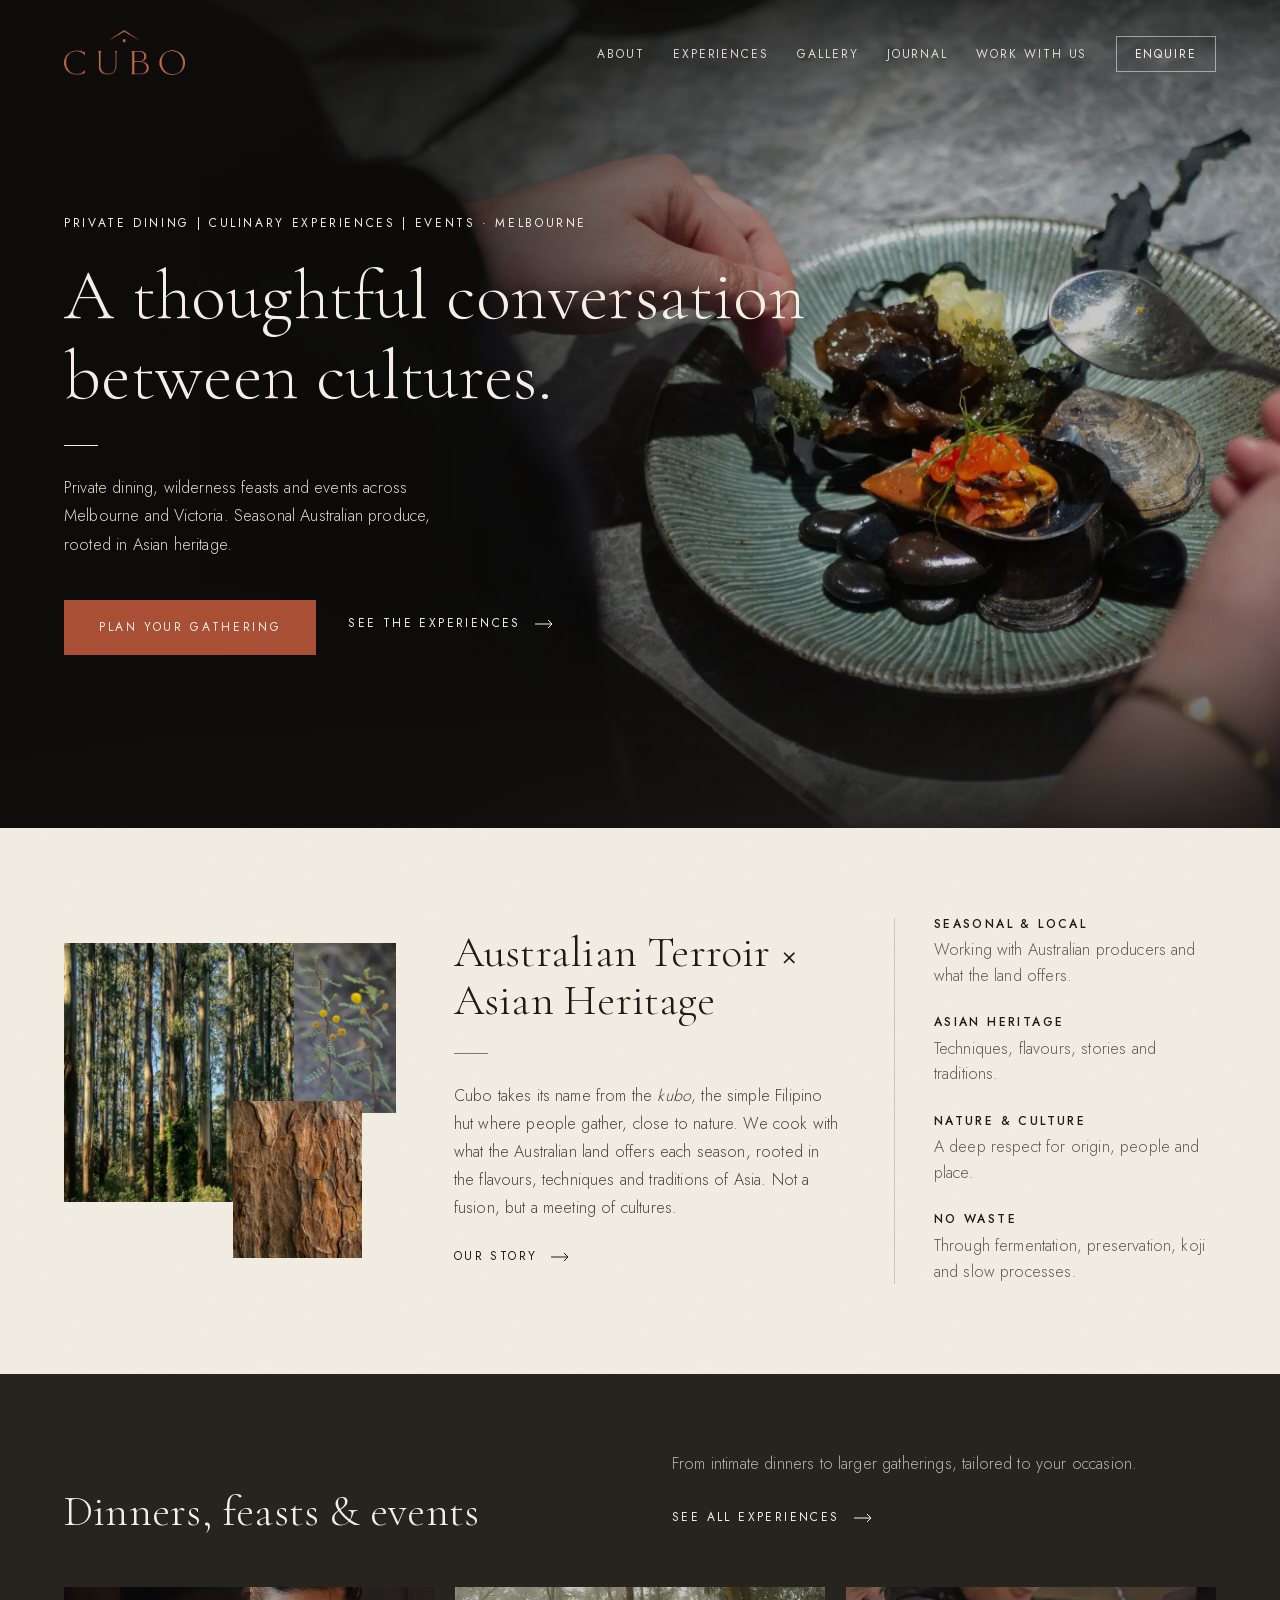
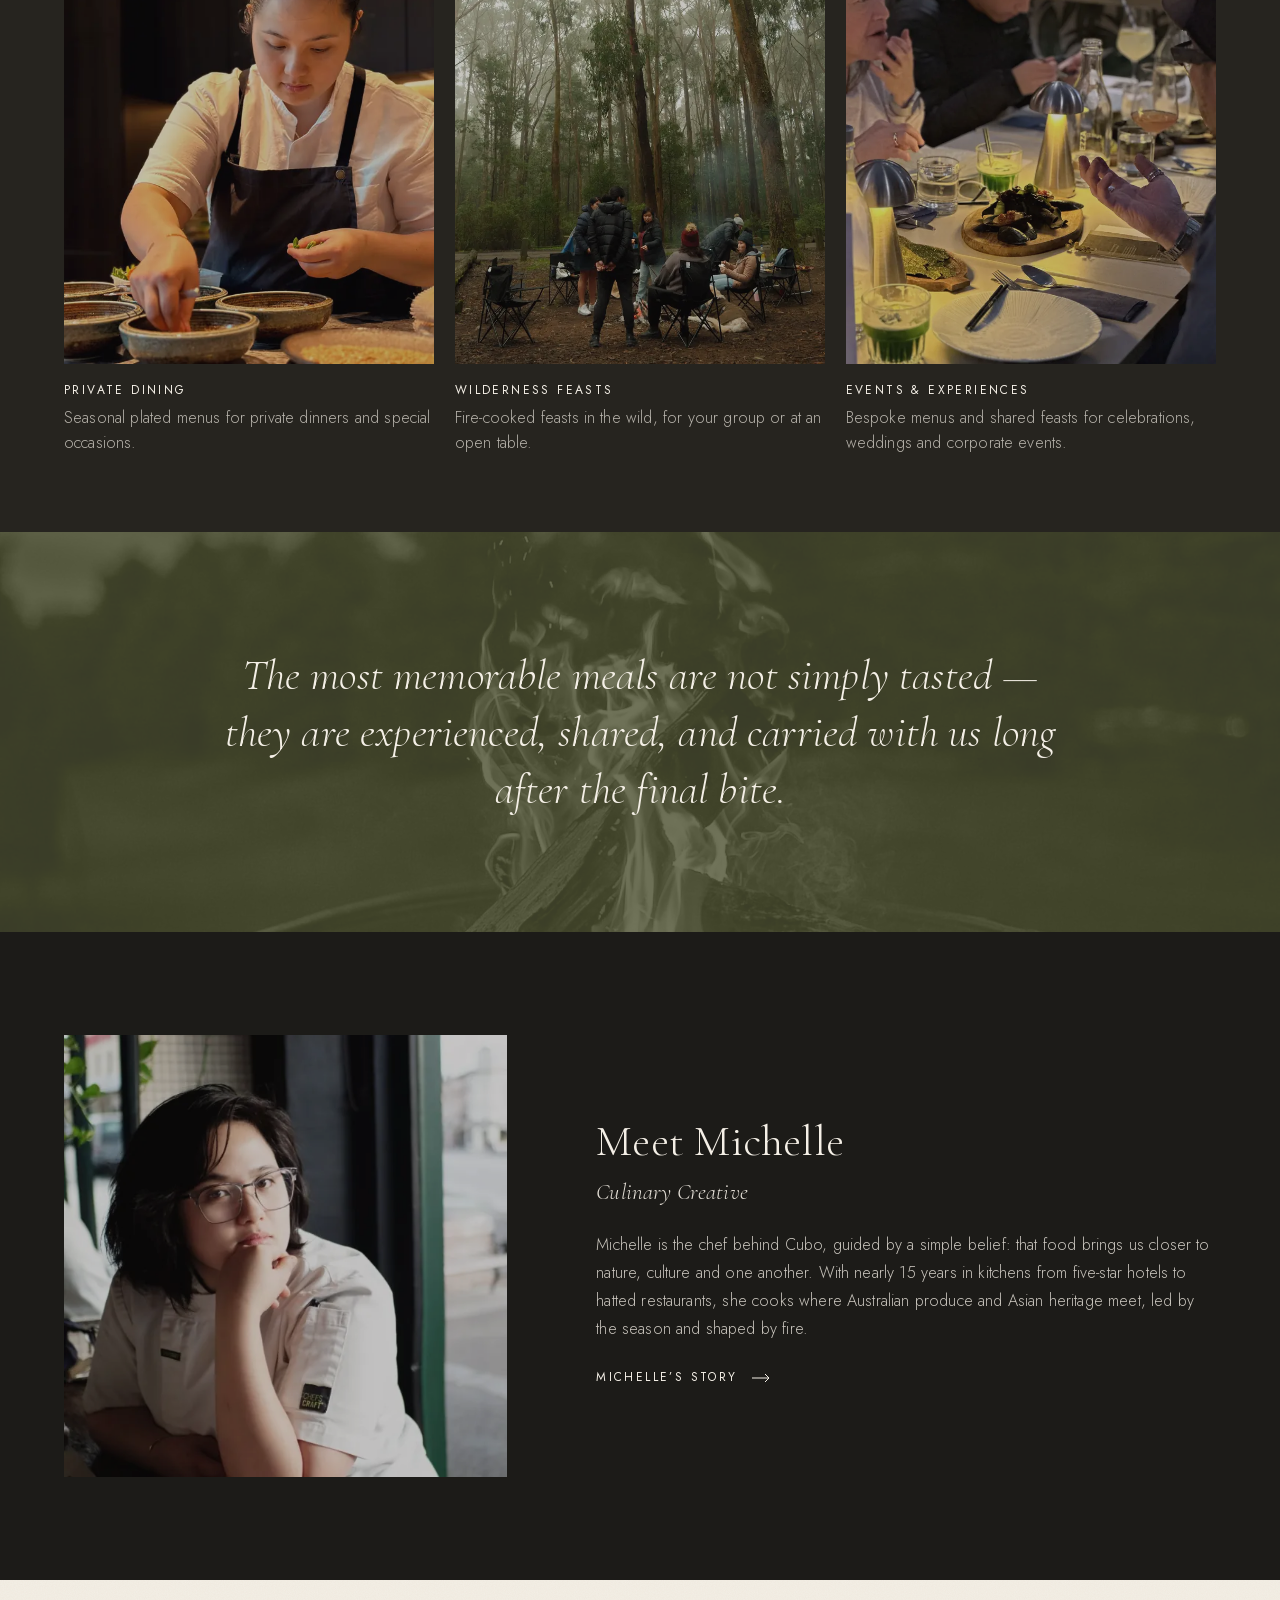
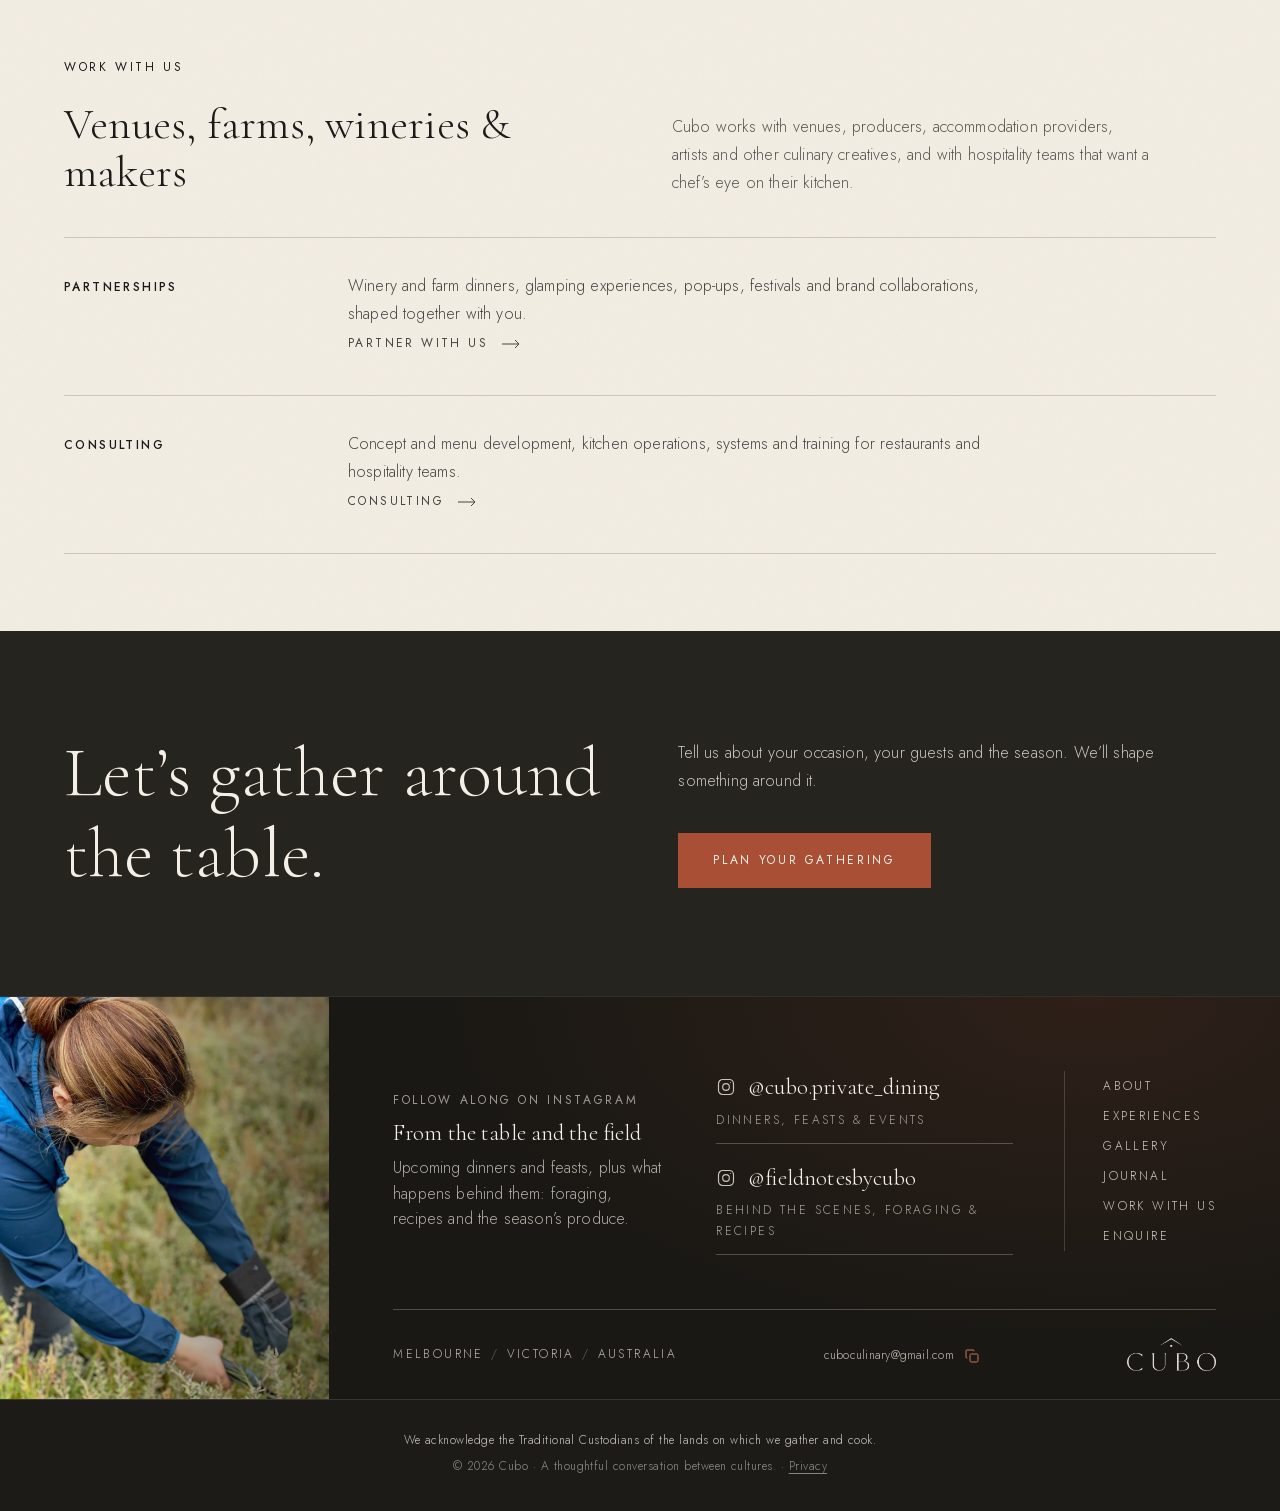
==== commit 8621c811: "Use Cubo's own photos across the site Replace the Home, About, Experiences, Gallery and Journal phot" ====
--- a/index.html
+++ b/index.html
@@ -21,7 +21,7 @@
 <link rel="icon" href="images/favicon.svg" type="image/svg+xml">
 <link rel="preload" href="fonts/cormorant-garamond-latin.woff2" as="font" type="font/woff2" crossorigin>
 <link rel="preload" href="fonts/jost-latin.woff2" as="font" type="font/woff2" crossorigin>
-<link rel="stylesheet" href="css/style.css?v=10">
+<link rel="stylesheet" href="css/style.css?v=18">
 <link rel="preload" as="image" href="images/hero-plating.webp" fetchpriority="high">
 <script type="application/ld+json">
 {
@@ -59,7 +59,7 @@
 <section class="hero">
   <div class="hero-img" style="background-image:url('images/hero-plating.webp')" role="img" aria-label="Hands finishing a plated seafood dish on a green ceramic plate"></div>
   <div class="wrap"><div class="hero-copy">
-    <span class="eyebrow rv">Private Dining &amp; Events · Melbourne</span>
+    <span class="eyebrow rv">Private Dining | Culinary Experiences | Events · Melbourne</span>
     <h1>A thoughtful conversation between cultures.</h1>
     <hr class="rule rv d1">
     <p class="sub rv d2">Private dining, wilderness feasts and events across Melbourne and Victoria. Seasonal Australian produce, rooted in Asian heritage.</p>
@@ -70,9 +70,9 @@
 <section class="philosophy light paper">
   <div class="wrap phil-grid">
     <div class="collage rv" aria-hidden="true">
-      <img class="a" src="images/bush-1000.webp" alt="" loading="lazy">
-      <img class="b" src="images/wattle-800.webp" alt="" loading="lazy">
-      <img class="c" src="images/bark-800.webp" alt="" loading="lazy">
+      <img class="a" src="images/bush-800.webp" alt="" loading="lazy">
+      <img class="b" src="images/wattle-300.webp" alt="" loading="lazy">
+      <img class="c" src="images/bark-500.webp" alt="" loading="lazy">
     </div>
     <div class="phil-text rv d1">
       <h2>Australian Terroir × Asian Heritage</h2>
@@ -96,21 +96,21 @@
       <div><p class="muted measure">From intimate dinners to larger gatherings, tailored to your occasion.</p><p class="mt-s"><a class="link-arrow" href="experiences">See all experiences <svg viewBox="0 0 18 10" fill="none" stroke="currentColor" stroke-width="1"><path d="M0 5h17M13 1l4 4-4 4"/></svg></a></p></div>
     </div>
     <div class="exp-cards">
-      <a class="card rv" href="experiences#private-dining"><div class="ph"><img src="images/plate.jpg" alt="Foraged herbs and flowers on a dark plate" loading="lazy"></div><h3>Private Dining</h3><p>Seasonal plated menus for private dinners and special occasions.</p></a>
-      <a class="card rv d1" href="experiences#wilderness"><div class="ph"><img src="images/camp.jpg" alt="Guests around a fire pit beside a canvas tent" loading="lazy"></div><h3>Wilderness Feasts</h3><p>Fire-cooked feasts in the wild, for your group or at an open table.</p></a>
-      <a class="card rv d2" href="experiences#events"><div class="ph"><img src="images/table.jpg" alt="Candlelit long table at dusk" loading="lazy"></div><h3>Events &amp; Experiences</h3><p>Bespoke menus and shared feasts for celebrations, weddings and corporate events.</p></a>
+      <a class="card rv" href="experiences#private-dining"><div class="ph dim"><img src="images/private-dining-1600.webp" srcset="images/private-dining-800.webp 800w, images/private-dining-1600.webp 1600w" sizes="(max-width: 760px) calc(100vw - 40px), 33vw" width="1600" height="1200" style="object-position:68% 50%" alt="Michelle Agustin, the chef behind Cubo, garnishing a row of stoneware bowls by hand" loading="lazy"></div><h3>Private Dining</h3><p>Seasonal plated menus for private dinners and special occasions.</p></a>
+      <a class="card rv d1" href="experiences#wilderness"><div class="ph dim"><img src="images/wilderness-feast-1200.webp" srcset="images/wilderness-feast-700.webp 700w, images/wilderness-feast-1200.webp 1200w" sizes="(max-width: 760px) calc(100vw - 40px), 33vw" width="1200" height="1379" style="object-position:50% 100%" alt="Guests on camp chairs around a campfire in a misty eucalypt forest" loading="lazy"></div><h3>Wilderness Feasts</h3><p>Fire-cooked feasts in the wild, for your group or at an open table.</p></a>
+      <a class="card rv d2" href="experiences#events"><div class="ph dim"><img src="images/events-1200.webp" srcset="images/events-700.webp 700w, images/events-1200.webp 1200w" sizes="(max-width: 760px) calc(100vw - 40px), 33vw" width="1200" height="1379" style="object-position:50% 82%" alt="Guests talking over mussels on a wooden board at a long table lit by small metal lamps" loading="lazy"></div><h3>Events &amp; Experiences</h3><p>Bespoke menus and shared feasts for celebrations, weddings and corporate events.</p></a>
     </div>
   </div>
 </section>
 
-<section class="quote-band" style="--bg:url('../images/fire.jpg')">
+<section class="quote-band" style="--bg:url('../images/firepit-2400.webp');--bg-sm:url('../images/firepit-1200.webp')">
   <div class="wrap rv"><blockquote>The most memorable meals are not simply tasted — they are experienced, shared, and carried with us long after the final bite.</blockquote></div>
 </section>
 
 <section class="sec">
   <div class="wrap">
     <div class="row plain">
-      <div class="row-img rv sq"><img src="images/michelle-portrait-1200.webp" srcset="images/michelle-portrait-600.webp 600w, images/michelle-portrait-1200.webp 1200w" sizes="(max-width: 860px) 100vw, 480px" width="1200" height="1200" alt="Michelle Agustin, the chef behind Cubo, in chef’s whites at a café table" loading="lazy"></div>
+      <div class="row-img rv sq dim"><img src="images/meet-michelle-1080.webp" srcset="images/meet-michelle-600.webp 600w, images/meet-michelle-1080.webp 1080w" sizes="(max-width: 860px) 100vw, 480px" width="1080" height="1080" alt="Michelle Agustin, the chef behind Cubo, in chef’s whites, chin resting on one hand beside a window" loading="lazy"></div>
       <div class="rv d1">
         <h2>Meet Michelle</h2>
         <p class="tagline">Culinary Creative</p>
@@ -136,7 +136,7 @@
 <section class="cta dark-soft"><div class="wrap rv"><h2 class="h-lg">Let’s gather around the table.</h2><p>Tell us about your occasion, your guests and the season. We’ll shape something around it.</p><a class="btn" href="enquire">Plan your gathering</a></div></section></main>
 <footer class="site-footer">
   <div class="foot-grid">
-    <div class="foot-img" style="--bg:url('../images/forage-1200.webp')" role="img" aria-label="Foraging wild greens by hand in low coastal scrub"></div>
+    <div class="foot-img" style="--bg:url('../images/forage-1200.webp')" role="img" aria-label="Michelle Agustin foraging wild greens by hand in low coastal scrub"></div>
     <div class="foot-main">
       <div class="foot-top">
         <div><span class="eyebrow foot-kicker">Follow along on Instagram</span><h2>From the table and the field</h2><p>Upcoming dinners and feasts, plus what happens behind them: foraging, recipes and the season’s produce.</p></div>
@@ -152,6 +152,6 @@
   </div>
   <div class="wrap copy"><p class="ack">We acknowledge the Traditional Custodians of the lands on which we gather and cook.</p>© 2026 Cubo · A thoughtful conversation between cultures. · <a href="privacy">Privacy</a></div>
 </footer>
-<script src="js/main.js?v=4"></script>
+<script src="js/main.js?v=6"></script>
 </body>
 </html>
--- a/css/style.css
+++ b/css/style.css
@@ -238,12 +238,14 @@
 @media (max-width: 900px) { .intro { grid-template-columns: 1fr; } }
 .quote-band { padding: clamp(80px, 9vw, 128px) 0; text-align: center; background: var(--olive-deep); isolation: isolate; overflow: hidden; }
 .quote-band::before { content: ""; position: absolute; inset: 0; background: var(--bg) center/cover; opacity: .22; z-index: -1; mix-blend-mode: luminosity; }
+/* phones load the smaller photo when a section provides one */
+@media (max-width: 860px) { .page-hero.with-img::before, .quote-band::before { background-image: var(--bg-sm, var(--bg)); } }
 .quote-band blockquote { margin: 0 auto; max-width: 860px; font-family: var(--serif); font-size: var(--fs-lg); line-height: 1.3; font-weight: 300; font-style: italic; }
 
 /* Photo strip (about) */
 .photo-strip { padding-bottom: clamp(40px, 5vw, 72px); }
 .photo-strip .wrap { display: grid; grid-template-columns: repeat(3, 1fr); gap: clamp(10px, 1.6vw, 22px); }
-.photo-strip img { width: 100%; aspect-ratio: 4 / 5; object-fit: cover; }
+.photo-strip img { width: 100%; height: auto; aspect-ratio: 1; object-fit: cover; filter: brightness(.8); }
 @media (max-width: 560px) { .photo-strip .wrap { grid-template-columns: 1fr 1fr; } .photo-strip img:last-child { display: none; } }
 
 /* Split rows (experiences, about) */
@@ -255,6 +257,10 @@
 .row-img img { width: 100%; height: 100%; object-fit: cover; transition: transform 1.6s var(--ease); }
 .row:hover .row-img img, .row-pair article:hover .row-img img { transform: scale(1.03); }
 .row-img.sq { aspect-ratio: 1; }
+/* calms photos that are too bright against the dark page */
+.dim { position: relative; }
+.dim::after { content: ""; position: absolute; inset: 0; background: rgba(28,27,24,.25); pointer-events: none; }
+.dim.strong::after { background: rgba(28,27,24,.4); }
 .row h2, .row-pair h2 { font-size: var(--fs-lg); margin-bottom: 10px; }
 .row .tagline, .row-pair .tagline { font-family: var(--serif); font-style: italic; font-size: var(--fs-md); line-height: 1.45; opacity: .92; margin-bottom: 22px; }
 .row p, .row-pair p { opacity: .8; }
@@ -268,11 +274,22 @@
 
 .tiers { margin: 34px 0 8px; border-top: 1px solid rgba(244,239,230,.16); }
 .tier { padding: 22px 0; border-bottom: 1px solid rgba(244,239,230,.16); display: grid; grid-template-columns: 1fr auto; gap: 6px 24px; }
-.tier h2, .tier h3, .tier h4 { font-size: var(--fs-md); }
-.post .tier h2 { margin: 0; }
+.tier h3, .tier h4 { font-size: var(--fs-md); }
 .tier .meta { font-size: var(--fs-sm); letter-spacing: .18em; text-transform: uppercase; color: var(--sienna-light); align-self: center; text-align: right; font-weight: 400; }
 .tier p { grid-column: 1 / -1; margin: 0; opacity: .72; line-height: 1.65; }
 @media (max-width: 560px) { .tier { grid-template-columns: 1fr; } .tier .meta { text-align: left; } }
+/* Wilderness Feasts: the two options are the tiers; a private feast's menus sit inside its tier */
+.feast-menus { grid-column: 1 / -1; display: grid; gap: 14px; margin-top: 10px; }
+.feast-menus > div { display: grid; grid-template-columns: 1fr auto; gap: 2px 24px; }
+.feast-menus h4 { font-size: 17px; font-weight: 400; }
+#wilderness .tier p { text-wrap: pretty; }
+#wilderness .tier:last-child { padding-bottom: 0; border-bottom: 0; }
+.tier .feast-menus .meta { color: inherit; opacity: .6; }
+.tier .feast-link { margin-top: 10px; opacity: .8; }
+.feast-link .link-arrow { position: relative; }
+/* 44px tap height without changing how the link looks */
+.feast-link .link-arrow::after { content: ""; position: absolute; inset: -8px 0; }
+@media (max-width: 560px) { .feast-menus > div { grid-template-columns: 1fr; } }
 
 /* Pillars list (about) */
 .pillar-list { display: grid; gap: 0; border-top: 1px solid rgba(28,27,24,.18); }
@@ -282,29 +299,25 @@
 @media (max-width: 860px) { .pl { grid-template-columns: 1fr; gap: 10px; } }
 
 /* Sample menu */
-.menu-sheet { max-width: 760px; margin: 0 auto; text-align: center; padding: clamp(40px, 6vw, 80px) clamp(20px, 5vw, 70px); border: 1px solid rgba(28,27,24,.2); position: relative; }
+.menu-sheet { max-width: 800px; margin: 0 auto; text-align: center; padding: clamp(40px, 6vw, 80px) clamp(20px, 5vw, 70px); border: 1px solid rgba(28,27,24,.2); position: relative; }
 .menu-sheet::before { content: ""; position: absolute; inset: 10px; border: 1px solid rgba(28,27,24,.1); pointer-events: none; }
-.menu-sheet .logo-mini { display: block; width: 110px; aspect-ratio: 1241 / 460; background: url(../images/logo-sienna.png) center / contain no-repeat; font-size: 0; text-indent: -9999px; overflow: hidden; margin-bottom: 6px; }
-.menu-sheet h3 { font-family: var(--sans); font-size: var(--fs-sm); letter-spacing: .22em; text-transform: uppercase; font-weight: 400; margin-bottom: 40px; }
-.course { margin-bottom: 30px; }
+.menu-sheet .logo-mini { display: block; width: 110px; aspect-ratio: 1241 / 460; background: url(../images/logo-sienna.png) center / contain no-repeat; font-size: 0; text-indent: -9999px; overflow: hidden; margin: 0 auto 40px; }
+.course { margin-bottom: 36px; }
 .course small { display: block; font-size: var(--fs-sm); letter-spacing: .22em; text-transform: uppercase; color: var(--sienna); margin-bottom: 6px; font-weight: 500; }
-.course h4 { font-size: var(--fs-md); margin-bottom: 4px; }
-.course p { margin: 0; opacity: .72; }
-.menu-sheet .fine { font-size: var(--fs-sm); opacity: .65; font-style: italic; max-width: 520px; margin: 40px auto 0; line-height: 1.7; }
+.course p { margin: 0; font-family: var(--serif); font-size: 19px; font-weight: 400; line-height: 1.35; text-wrap: balance; }
+.course p span { display: inline-block; }
+.course p + p { margin-top: 16px; }
+.course-note { display: block; font-family: var(--serif); margin-bottom: 10px; }
+.menu-sheet .fine { font-size: var(--fs-sm); font-style: italic; max-width: 520px; margin: 40px auto 0; line-height: 1.7; }
+.menu-cta { text-align: center; margin: 40px 0 0; }
 
 /* Gallery */
-.filters { display: flex; flex-wrap: wrap; gap: 8px 30px; margin-bottom: 50px; }
-.filters button { background: none; border: 0; border-bottom: 1px solid transparent; color: var(--ivory); font: 400 var(--fs-sm)/1 var(--sans); letter-spacing: .2em; text-transform: uppercase; padding: 8px 0; cursor: pointer; opacity: .6; transition: opacity .3s, border-color .3s; }
-.filters button:hover { opacity: 1; }
-.filters button.on { opacity: 1; border-color: var(--sienna-light); }
-.g-grid { display: grid; grid-template-columns: repeat(4, 1fr); gap: 22px; grid-auto-flow: dense; }
-.g-item { aspect-ratio: 1; position: relative; cursor: zoom-in; overflow: hidden; background: #111; display: block; width: 100%; border: 0; padding: 0; color: inherit; text-align: left; }
-.g-item img { width: 100%; height: 100%; object-fit: cover; transition: transform 1.2s var(--ease), filter .6s; }
+/* columns keep each photo's own shape, portrait or landscape */
+.g-grid { column-count: 3; column-gap: 22px; }
+.g-item { position: relative; cursor: zoom-in; overflow: hidden; background: #111; display: block; width: 100%; margin-bottom: 22px; break-inside: avoid; border: 0; padding: 0; color: inherit; text-align: left; }
+.g-item img { display: block; width: 100%; height: auto; transition: transform 1.2s var(--ease), filter .6s; }
 .g-item:hover img { transform: scale(1.04); }
-.g-item.big { grid-column: span 2; grid-row: span 2; }
-.g-grid.filtered .g-item.big { grid-column: auto; grid-row: auto; }
-.g-item.hide { display: none; }
-@media (max-width: 900px) { .g-grid { grid-template-columns: repeat(2, 1fr); gap: 14px; } }
+@media (max-width: 900px) { .g-grid { column-count: 2; column-gap: 14px; } .g-item { margin-bottom: 14px; } }
 .lightbox { position: fixed; inset: 0; z-index: 300; background: rgba(14,13,11,.96); display: none; align-items: center; justify-content: center; padding: 5vw; }
 .lightbox.open { display: flex; }
 .lightbox img { max-height: 84vh; max-width: 100%; object-fit: contain; }
@@ -328,15 +341,24 @@
 .post-meta { font-size: var(--fs-sm); letter-spacing: .2em; text-transform: uppercase; opacity: .8; margin-bottom: 18px; }
 .post-meta i { font-style: normal; margin: 0 .6em; opacity: .5; }
 .post-by { margin-top: 18px; font-size: var(--fs-sm); letter-spacing: .02em; opacity: .75; }
-.post, .post-head { max-width: calc(680px + var(--gutter) * 2); }
+.post { max-width: calc(680px + var(--gutter) * 2); }
+/* header starts where the text column starts but can run wider */
+.post-head { max-width: none; padding-left: max(var(--gutter), calc((100% - 680px) / 2)); }
 .post p { line-height: 1.8; opacity: .88; }
 .post h2 { font-size: var(--fs-lg); margin: 56px 0 16px; }
 .post figure { margin: 48px 0; }
 .post figure img { width: 100%; aspect-ratio: 3 / 2; object-fit: cover; }
+.post figure.wide { width: min(1000px, 100vw - var(--gutter) * 2); margin-left: 50%; transform: translateX(-50%); }
 .post figcaption { margin-top: 12px; font-size: var(--fs-sm); opacity: .65; }
 .post blockquote { margin: 48px 0; padding-left: 28px; border-left: 1px solid var(--sienna-light); font-family: var(--serif); font-style: italic; font-size: var(--fs-md); line-height: 1.45; }
 .post .check-list { margin-bottom: 24px; }
 .post-end { margin-top: 64px; padding-top: 28px; border-top: 1px solid rgba(244,239,230,.15); display: flex; flex-wrap: wrap; justify-content: space-between; gap: 16px 32px; }
+.post-list { border-top: 1px solid rgba(244,239,230,.16); }
+.post-row { display: grid; grid-template-columns: 5fr 7fr; gap: 18px clamp(30px, 5vw, 80px); padding: 44px 0; border-bottom: 1px solid rgba(244,239,230,.16); }
+.post-row h2 { font-size: var(--fs-lg); }
+.post-row .post-meta { margin-bottom: 14px; }
+.post-row p:not(.post-meta) { margin: 0 0 18px; opacity: .8; }
+@media (max-width: 860px) { .post-row { grid-template-columns: 1fr; padding: 36px 0; } }
 
 /* Lists */
 .check-list { columns: 2; column-gap: 50px; margin: 28px 0 0; }
@@ -441,3 +463,4 @@
 .measure { max-width: 480px; }
 .sec-head { margin-bottom: 50px; }
 .sec-head.center { text-align: center; }
+.sec-head.center .eyebrow { text-wrap: balance; }
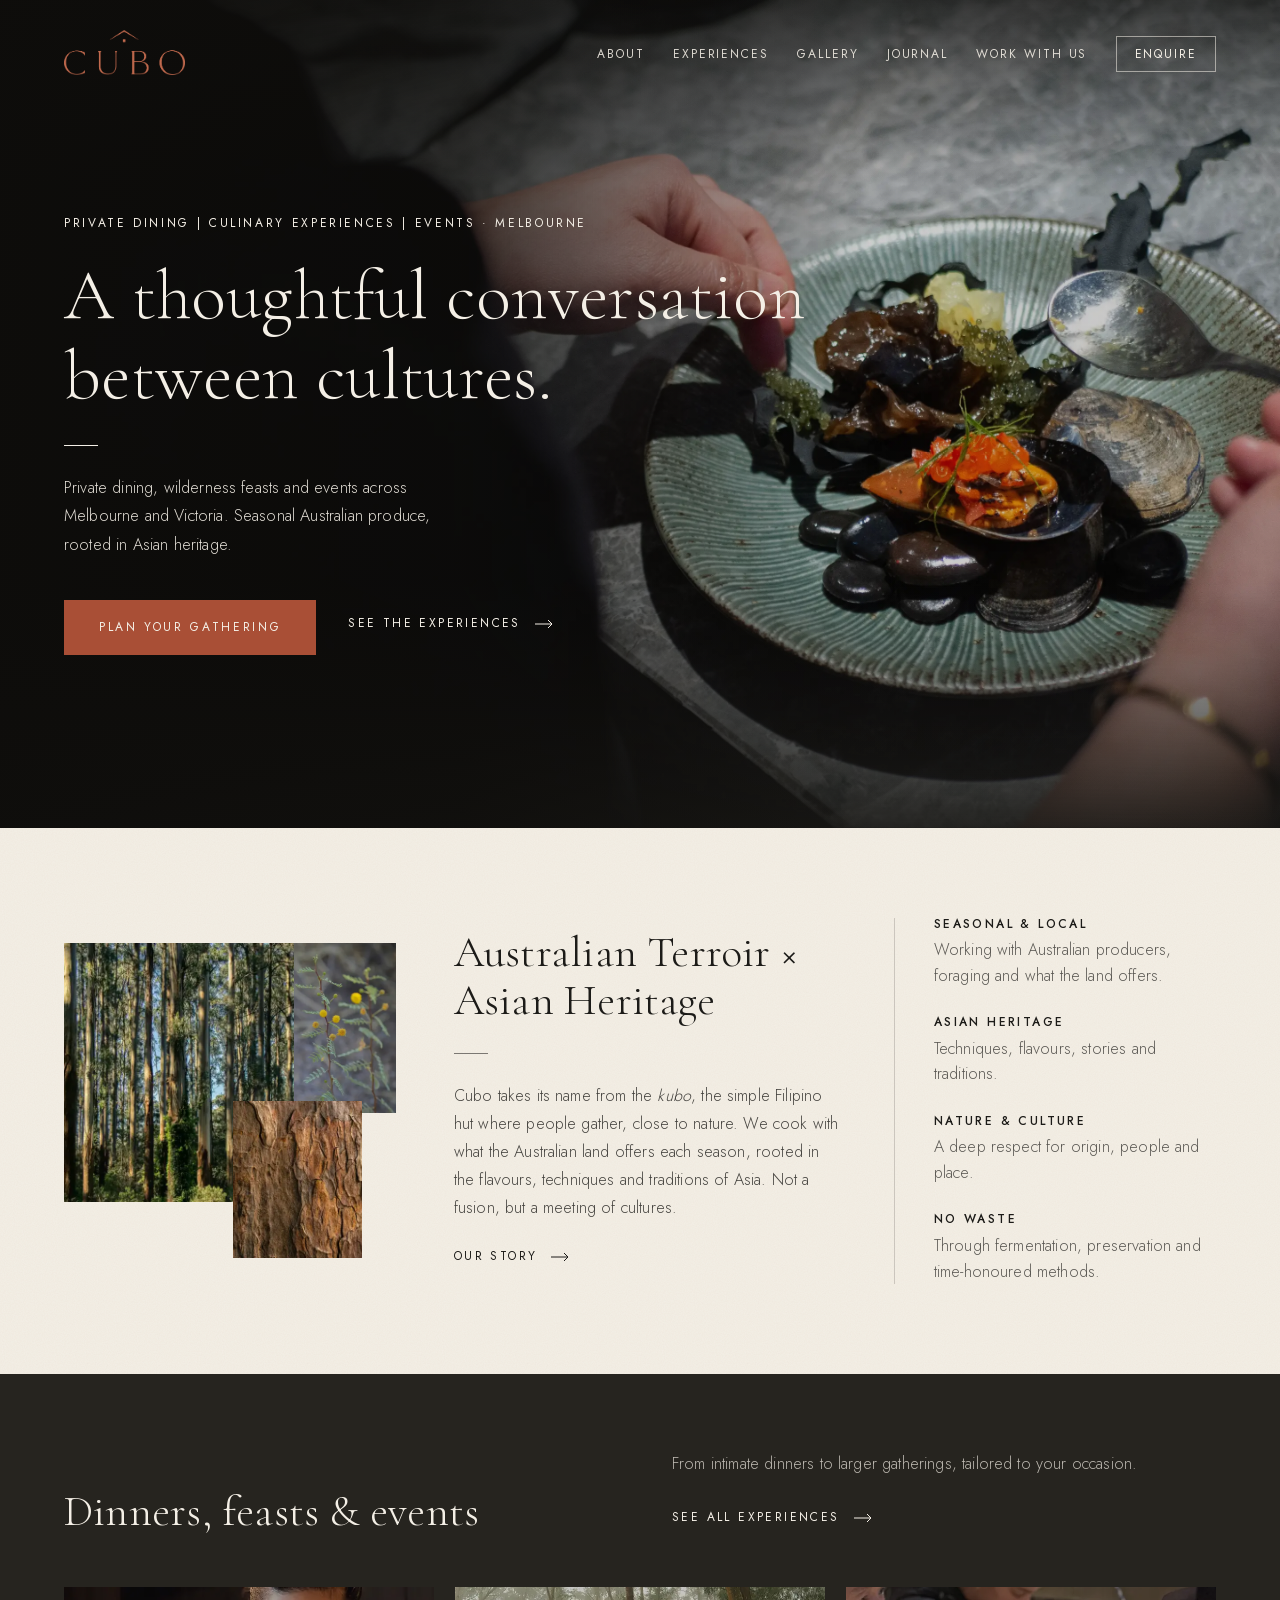
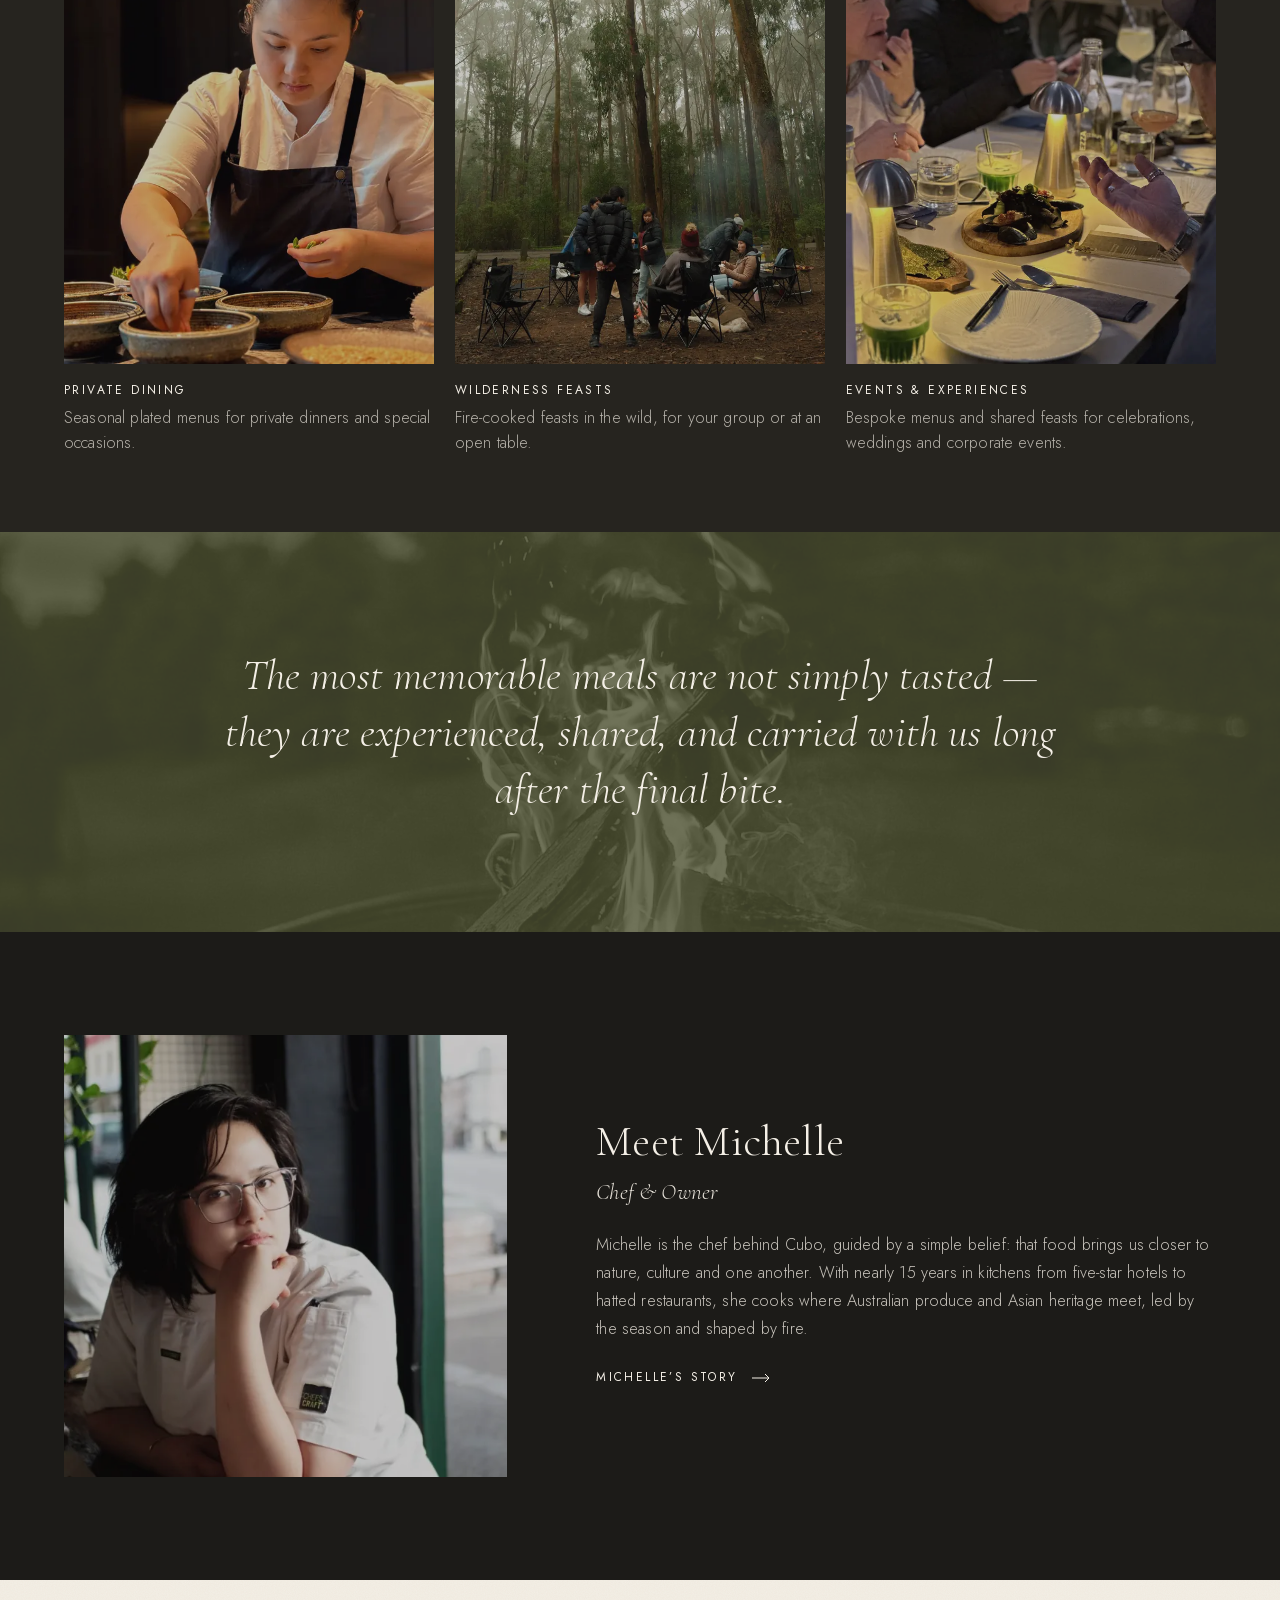
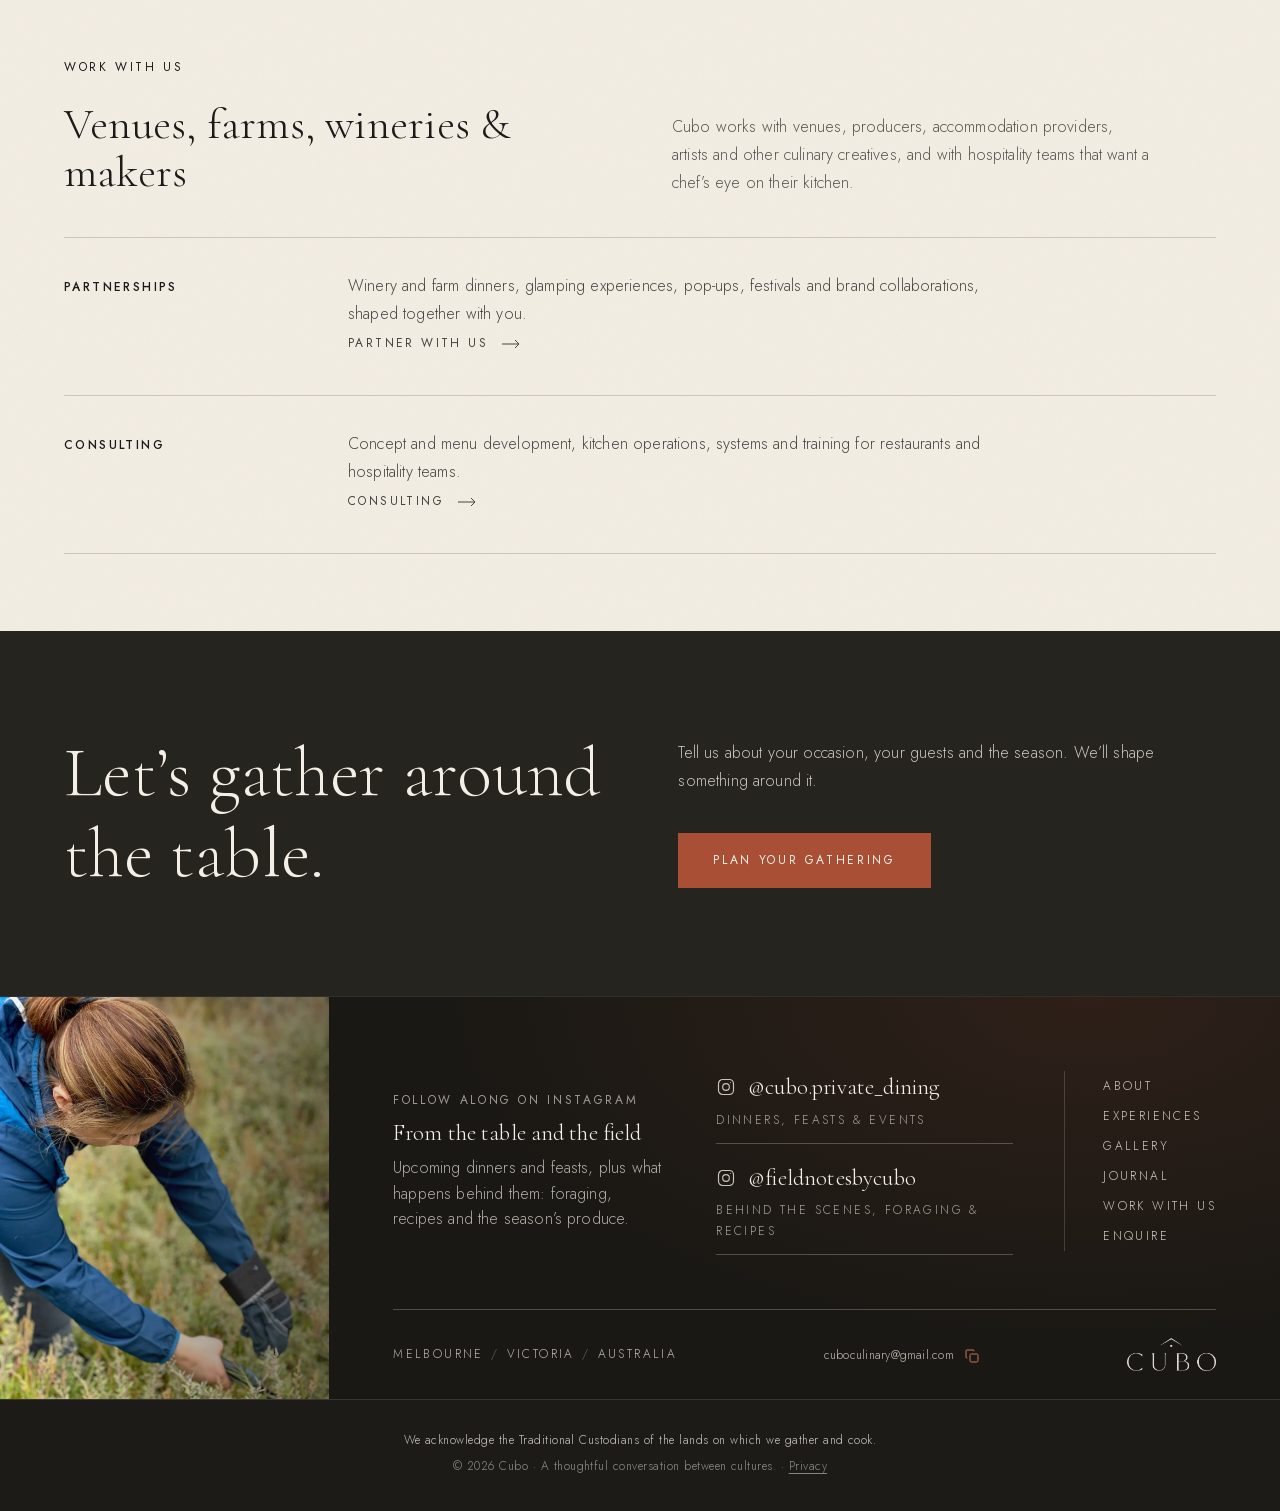
==== commit 18dc3929: "Update Michelle's title and refine the About and Home wording Use Chef & Owner on the pages and in t" ====
--- a/index.html
+++ b/index.html
@@ -38,7 +38,7 @@
     { "@type": "City", "name": "Melbourne" },
     { "@type": "State", "name": "Victoria" }
   ],
-  "founder": { "@type": "Person", "name": "Michelle Agustin", "jobTitle": "Chef and founder" },
+  "founder": { "@type": "Person", "name": "Michelle Agustin", "jobTitle": "Chef and owner" },
   "sameAs": [
     "https://www.instagram.com/cubo.private_dining/",
     "https://www.instagram.com/fieldnotesbycubo/"
@@ -81,10 +81,10 @@
       <a class="link-arrow" href="about">Our story <svg viewBox="0 0 18 10" fill="none" stroke="currentColor" stroke-width="1"><path d="M0 5h17M13 1l4 4-4 4"/></svg></a>
     </div>
     <div class="pillars">
-      <div class="pillar rv"><div><h3>Seasonal &amp; Local</h3><p>Working with Australian producers and what the land offers.</p></div></div>
+      <div class="pillar rv"><div><h3>Seasonal &amp; Local</h3><p>Working with Australian producers, foraging and what the land offers.</p></div></div>
       <div class="pillar rv"><div><h3>Asian Heritage</h3><p>Techniques, flavours, stories and traditions.</p></div></div>
       <div class="pillar rv"><div><h3>Nature &amp; Culture</h3><p>A deep respect for origin, people and place.</p></div></div>
-      <div class="pillar rv"><div><h3>No Waste</h3><p>Through fermentation, preservation, koji and slow processes.</p></div></div>
+      <div class="pillar rv"><div><h3>No Waste</h3><p>Through fermentation, preservation and time-honoured methods.</p></div></div>
     </div>
   </div>
 </section>
@@ -113,7 +113,7 @@
       <div class="row-img rv sq dim"><img src="images/meet-michelle-1080.webp" srcset="images/meet-michelle-600.webp 600w, images/meet-michelle-1080.webp 1080w" sizes="(max-width: 860px) 100vw, 480px" width="1080" height="1080" alt="Michelle Agustin, the chef behind Cubo, in chef’s whites, chin resting on one hand beside a window" loading="lazy"></div>
       <div class="rv d1">
         <h2>Meet Michelle</h2>
-        <p class="tagline">Culinary Creative</p>
+        <p class="tagline">Chef &amp; Owner</p>
         <p>Michelle is the chef behind Cubo, guided by a simple belief: that food brings us closer to nature, culture and one another. With nearly 15 years in kitchens from five-star hotels to hatted restaurants, she cooks where Australian produce and Asian heritage meet, led by the season and shaped by fire.</p>
         <a class="link-arrow" href="about#michelle">Michelle’s story <svg viewBox="0 0 18 10" fill="none" stroke="currentColor" stroke-width="1"><path d="M0 5h17M13 1l4 4-4 4"/></svg></a>
       </div>
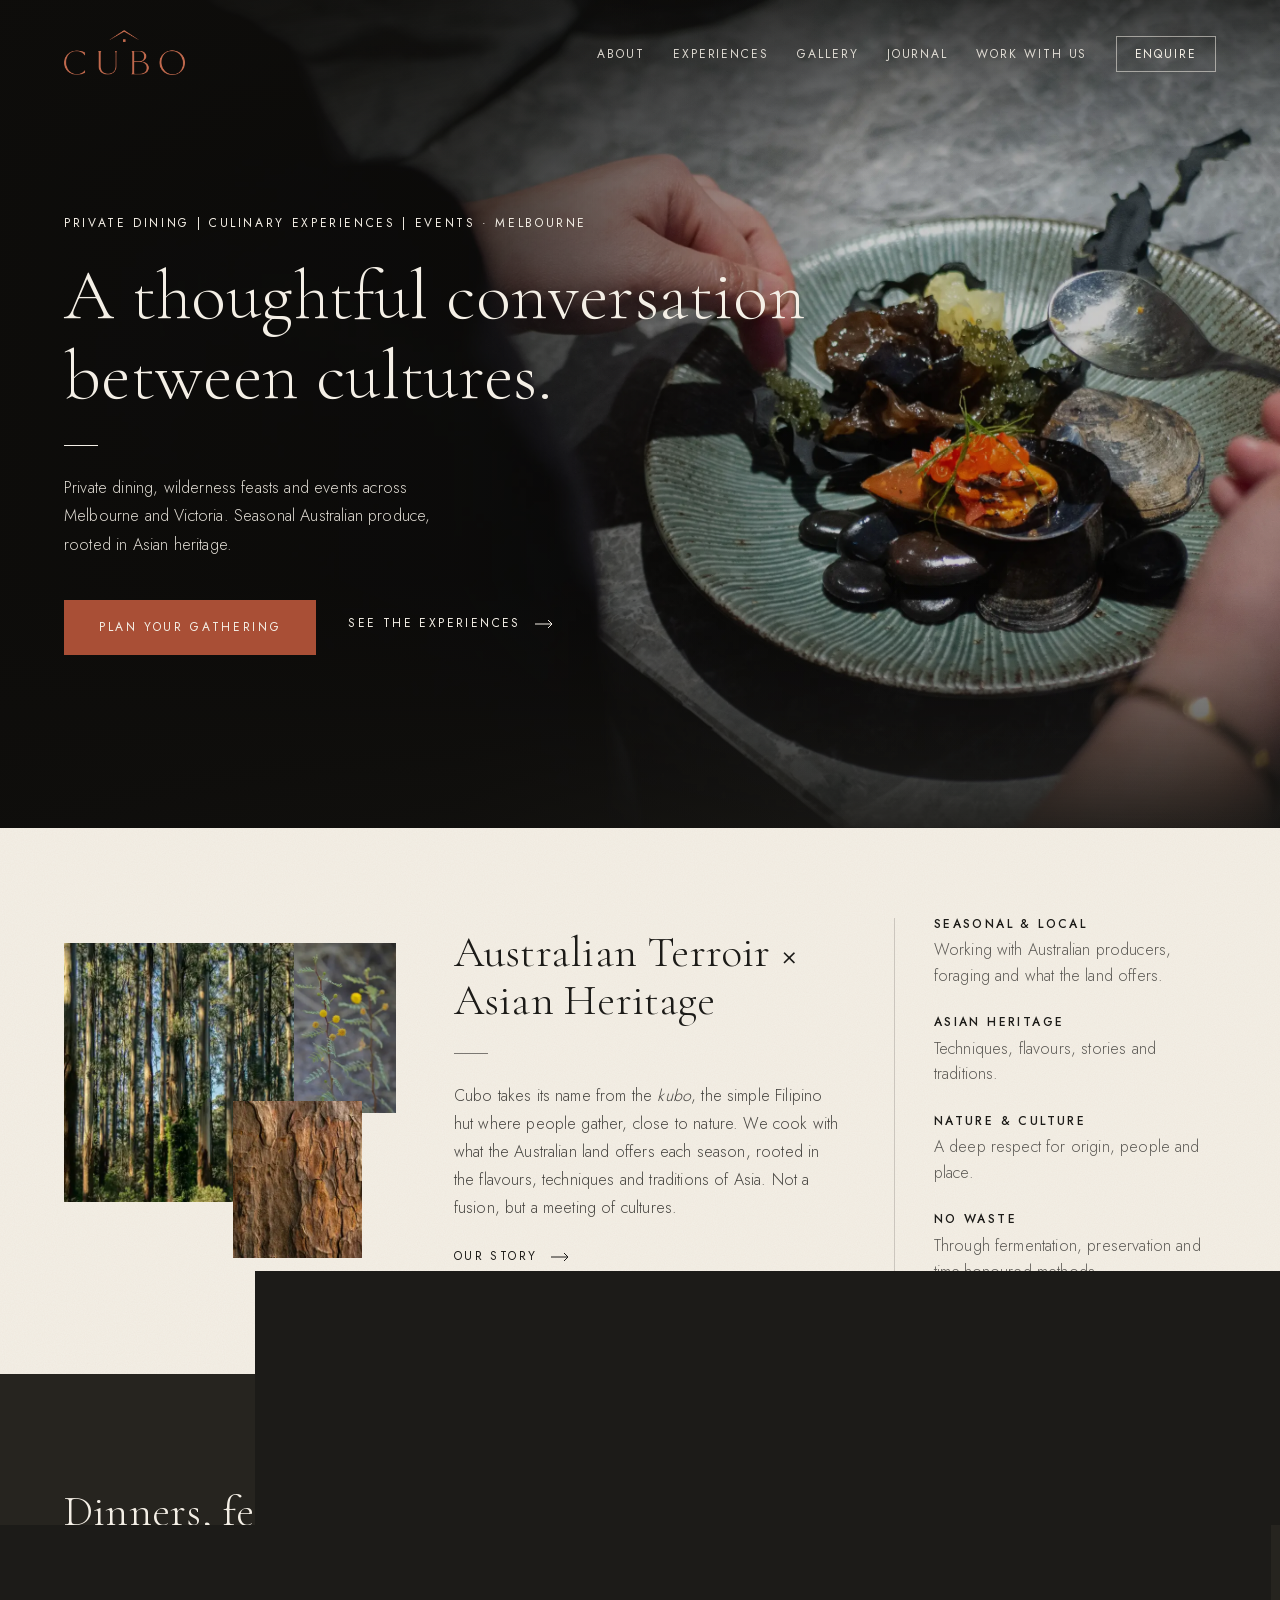
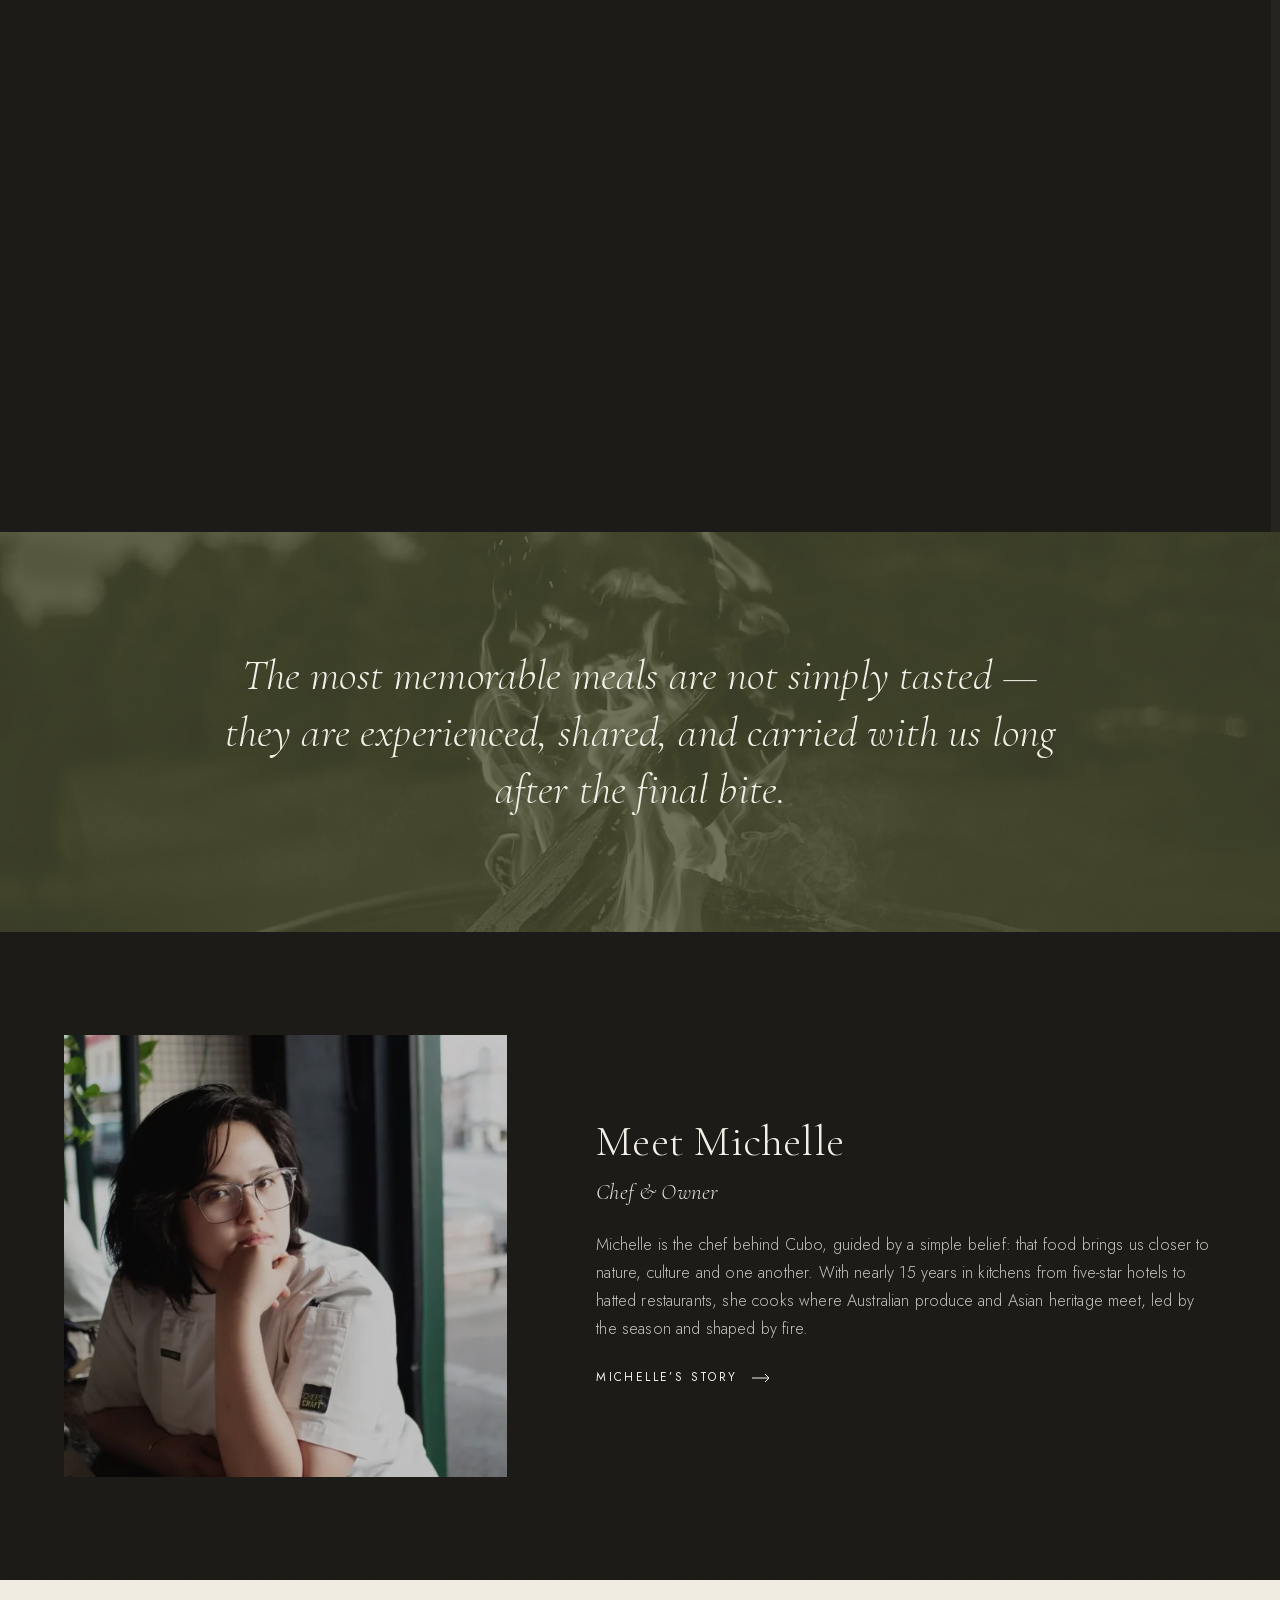
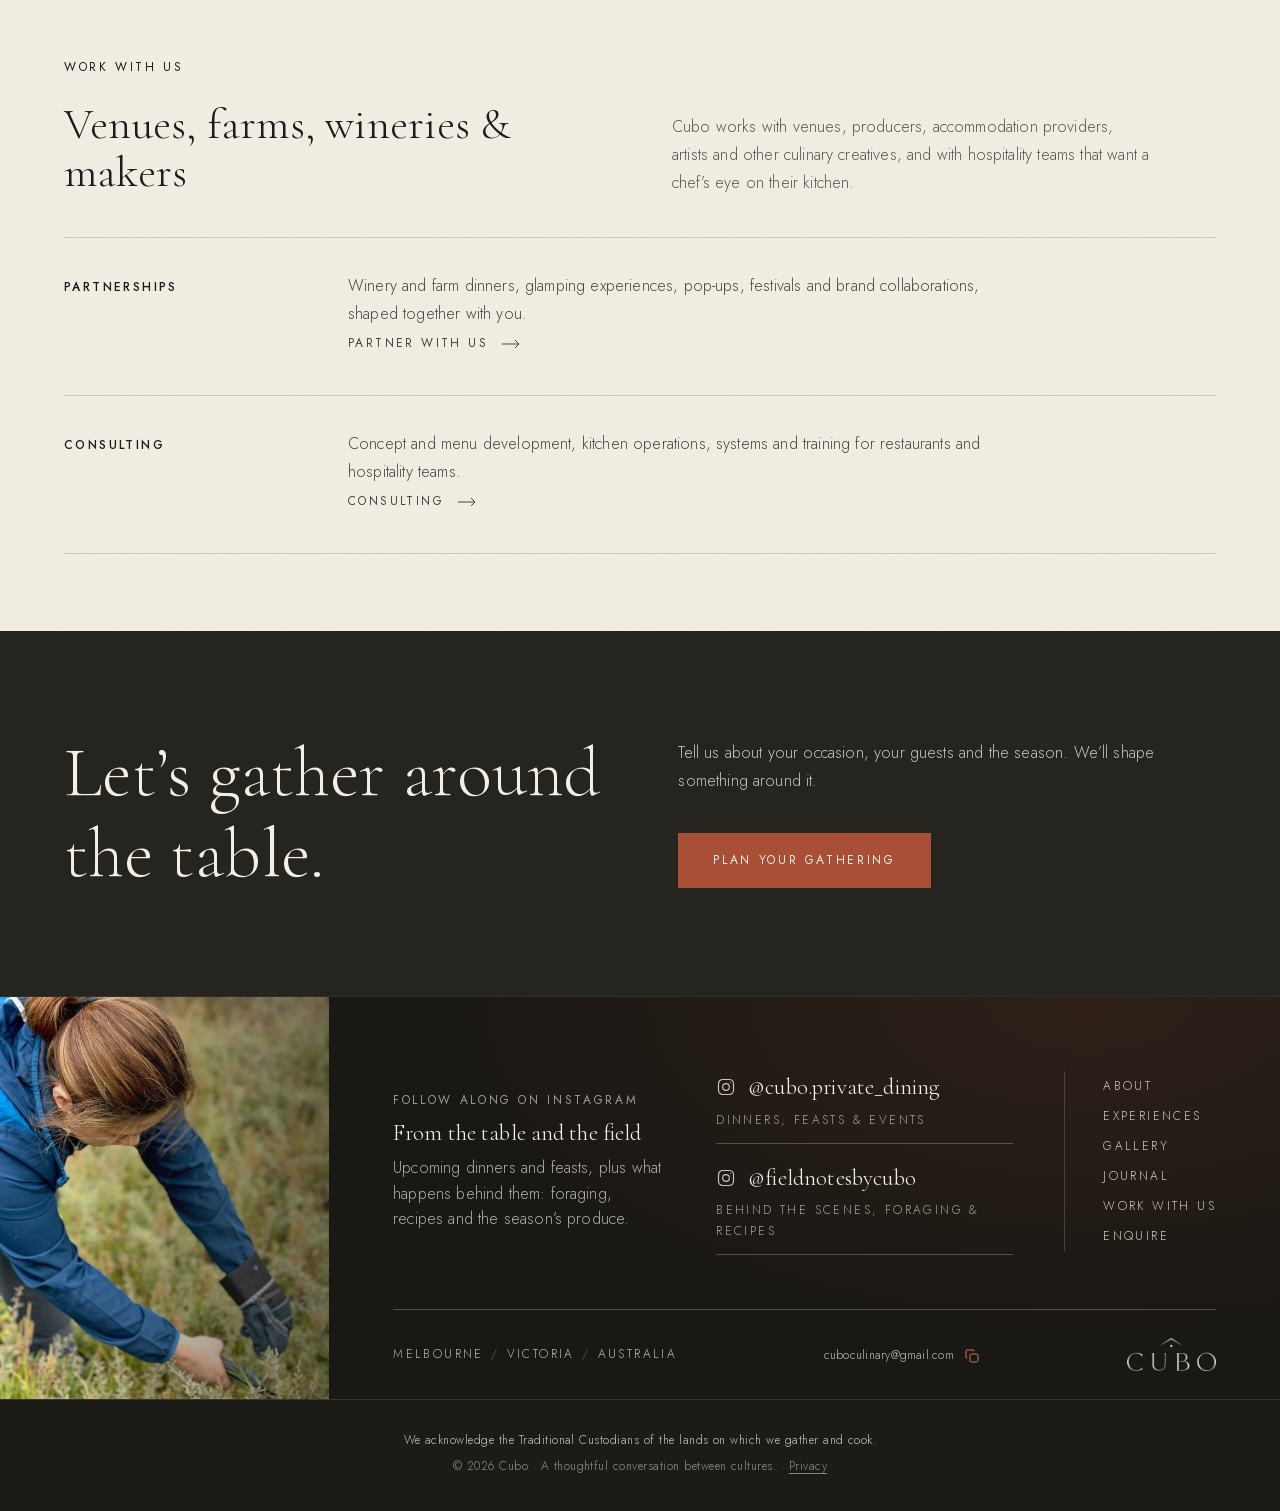
==== commit e45dae99: "Add a phone-sized home hero and smaller logos Co-Authored-By: Claude Opus 5.5 <noreply@anthropic.com" ====
--- a/index.html
+++ b/index.html
@@ -21,8 +21,9 @@
 <link rel="icon" href="images/favicon.svg" type="image/svg+xml">
 <link rel="preload" href="fonts/cormorant-garamond-latin.woff2" as="font" type="font/woff2" crossorigin>
 <link rel="preload" href="fonts/jost-latin.woff2" as="font" type="font/woff2" crossorigin>
-<link rel="stylesheet" href="css/style.css?v=18">
-<link rel="preload" as="image" href="images/hero-plating.webp" fetchpriority="high">
+<link rel="stylesheet" href="css/style.css?v=20">
+<link rel="preload" as="image" href="images/hero-plating.webp" media="(min-width: 861px)" fetchpriority="high">
+<link rel="preload" as="image" href="images/hero-plating-1452.webp" media="(max-width: 860px)" fetchpriority="high">
 <script type="application/ld+json">
 {
   "@context": "https://schema.org",
@@ -57,7 +58,7 @@
 <main id="main" tabindex="-1">
 
 <section class="hero">
-  <div class="hero-img" style="background-image:url('images/hero-plating.webp')" role="img" aria-label="Hands finishing a plated seafood dish on a green ceramic plate"></div>
+  <div class="hero-img" style="--bg:url('../images/hero-plating.webp'); --bg-sm:url('../images/hero-plating-1452.webp')" role="img" aria-label="Hands finishing a plated seafood dish on a green ceramic plate"></div>
   <div class="wrap"><div class="hero-copy">
     <span class="eyebrow rv">Private Dining | Culinary Experiences | Events · Melbourne</span>
     <h1>A thoughtful conversation between cultures.</h1>
--- a/css/style.css
+++ b/css/style.css
@@ -118,7 +118,7 @@
   transition: background .5s var(--ease), padding .5s var(--ease), backdrop-filter .5s var(--ease);
 }
 .site-header.scrolled { background: rgba(28,27,24,.92); backdrop-filter: blur(10px); -webkit-backdrop-filter: blur(10px); padding-top: 18px; padding-bottom: 18px; }
-.logo { display: block; width: clamp(104px, 9.5vw, 138px); aspect-ratio: 1241 / 460; background: url(../images/logo-sienna.png) center / contain no-repeat; font-size: 0; justify-self: start; overflow: hidden; text-indent: -9999px; }
+.logo { display: block; width: clamp(104px, 9.5vw, 138px); aspect-ratio: 1241 / 460; background: url(../images/logo-sienna-420.webp) center / contain no-repeat; font-size: 0; justify-self: start; overflow: hidden; text-indent: -9999px; }
 .nav ul { display: flex; gap: clamp(18px, 2.2vw, 38px); white-space: nowrap; }
 .nav a {
   font-size: var(--fs-sm); letter-spacing: .16em; text-transform: uppercase; font-weight: 400;
@@ -155,7 +155,7 @@
 /* ---------- Hero ---------- */
 .hero { position: relative; min-height: min(92vh, 860px); display: flex; align-items: center; background: #0f0e0c; overflow: hidden; }
 .hero-img {
-  position: absolute; inset: 0; background-size: cover; background-position: 75% 30%;
+  position: absolute; inset: 0; background: var(--bg) 75% 30% / cover;
   transform: scale(1.06); animation: heroIn 2.4s var(--ease) forwards;
 }
 .hero::after {
@@ -239,7 +239,7 @@
 .quote-band { padding: clamp(80px, 9vw, 128px) 0; text-align: center; background: var(--olive-deep); isolation: isolate; overflow: hidden; }
 .quote-band::before { content: ""; position: absolute; inset: 0; background: var(--bg) center/cover; opacity: .22; z-index: -1; mix-blend-mode: luminosity; }
 /* phones load the smaller photo when a section provides one */
-@media (max-width: 860px) { .page-hero.with-img::before, .quote-band::before { background-image: var(--bg-sm, var(--bg)); } }
+@media (max-width: 860px) { .hero-img, .page-hero.with-img::before, .quote-band::before { background-image: var(--bg-sm, var(--bg)); } }
 .quote-band blockquote { margin: 0 auto; max-width: 860px; font-family: var(--serif); font-size: var(--fs-lg); line-height: 1.3; font-weight: 300; font-style: italic; }
 
 /* Photo strip (about) */
@@ -301,7 +301,7 @@
 /* Sample menu */
 .menu-sheet { max-width: 800px; margin: 0 auto; text-align: center; padding: clamp(40px, 6vw, 80px) clamp(20px, 5vw, 70px); border: 1px solid rgba(28,27,24,.2); position: relative; }
 .menu-sheet::before { content: ""; position: absolute; inset: 10px; border: 1px solid rgba(28,27,24,.1); pointer-events: none; }
-.menu-sheet .logo-mini { display: block; width: 110px; aspect-ratio: 1241 / 460; background: url(../images/logo-sienna.png) center / contain no-repeat; font-size: 0; text-indent: -9999px; overflow: hidden; margin: 0 auto 40px; }
+.menu-sheet .logo-mini { display: block; width: 110px; aspect-ratio: 1241 / 460; background: url(../images/logo-sienna-420.webp) center / contain no-repeat; font-size: 0; text-indent: -9999px; overflow: hidden; margin: 0 auto 40px; }
 .course { margin-bottom: 36px; }
 .course small { display: block; font-size: var(--fs-sm); letter-spacing: .22em; text-transform: uppercase; color: var(--sienna); margin-bottom: 6px; font-weight: 500; }
 .course p { margin: 0; font-family: var(--serif); font-size: 19px; font-weight: 400; line-height: 1.35; text-wrap: balance; }
@@ -349,6 +349,10 @@
 .post figure { margin: 48px 0; }
 .post figure img { width: 100%; aspect-ratio: 3 / 2; object-fit: cover; }
 .post figure.wide { width: min(1000px, 100vw - var(--gutter) * 2); margin-left: 50%; transform: translateX(-50%); }
+.post-photos { display: grid; grid-template-columns: repeat(2, 1fr); gap: 14px; }
+.post-photos.four { grid-template-columns: repeat(4, 1fr); }
+.post .post-photos img { display: block; height: auto; aspect-ratio: 1; }
+@media (max-width: 700px) { .post-photos.four { grid-template-columns: repeat(2, 1fr); } }
 .post figcaption { margin-top: 12px; font-size: var(--fs-sm); opacity: .65; }
 .post blockquote { margin: 48px 0; padding-left: 28px; border-left: 1px solid var(--sienna-light); font-family: var(--serif); font-style: italic; font-size: var(--fs-md); line-height: 1.45; }
 .post .check-list { margin-bottom: 24px; }
@@ -431,7 +435,7 @@
 .copy-btn:hover { color: var(--ivory); }
 .toast { position: fixed; left: 50%; bottom: 24px; z-index: 200; transform: translate(-50%, 12px); padding: 12px 20px; background: var(--ivory); color: var(--charcoal); font-size: var(--fs-sm); letter-spacing: .08em; opacity: 0; pointer-events: none; transition: opacity .3s var(--ease), transform .3s var(--ease); }
 .toast.show { opacity: 1; transform: translate(-50%, 0); }
-.foot-bottom .logo { width: clamp(84px, 7vw, 104px); background-image: url(../images/logo-ivory.png); opacity: .9; }
+.foot-bottom .logo { width: clamp(84px, 7vw, 104px); background-image: url(../images/logo-ivory-420.webp); opacity: .9; }
 .copy { max-width: none; width: 100%; font-size: var(--fs-sm); line-height: 1.7; text-align: center; padding: 30px var(--gutter) 34px; margin-top: 0; letter-spacing: .04em; border-top: 1px solid rgba(244,239,230,.12); background: var(--charcoal); color: rgba(244,239,230,.5); }
 .copy .ack { margin: 0 0 6px; color: rgba(244,239,230,.75); }
 .copy a { text-decoration: underline; text-underline-offset: 3px; }
